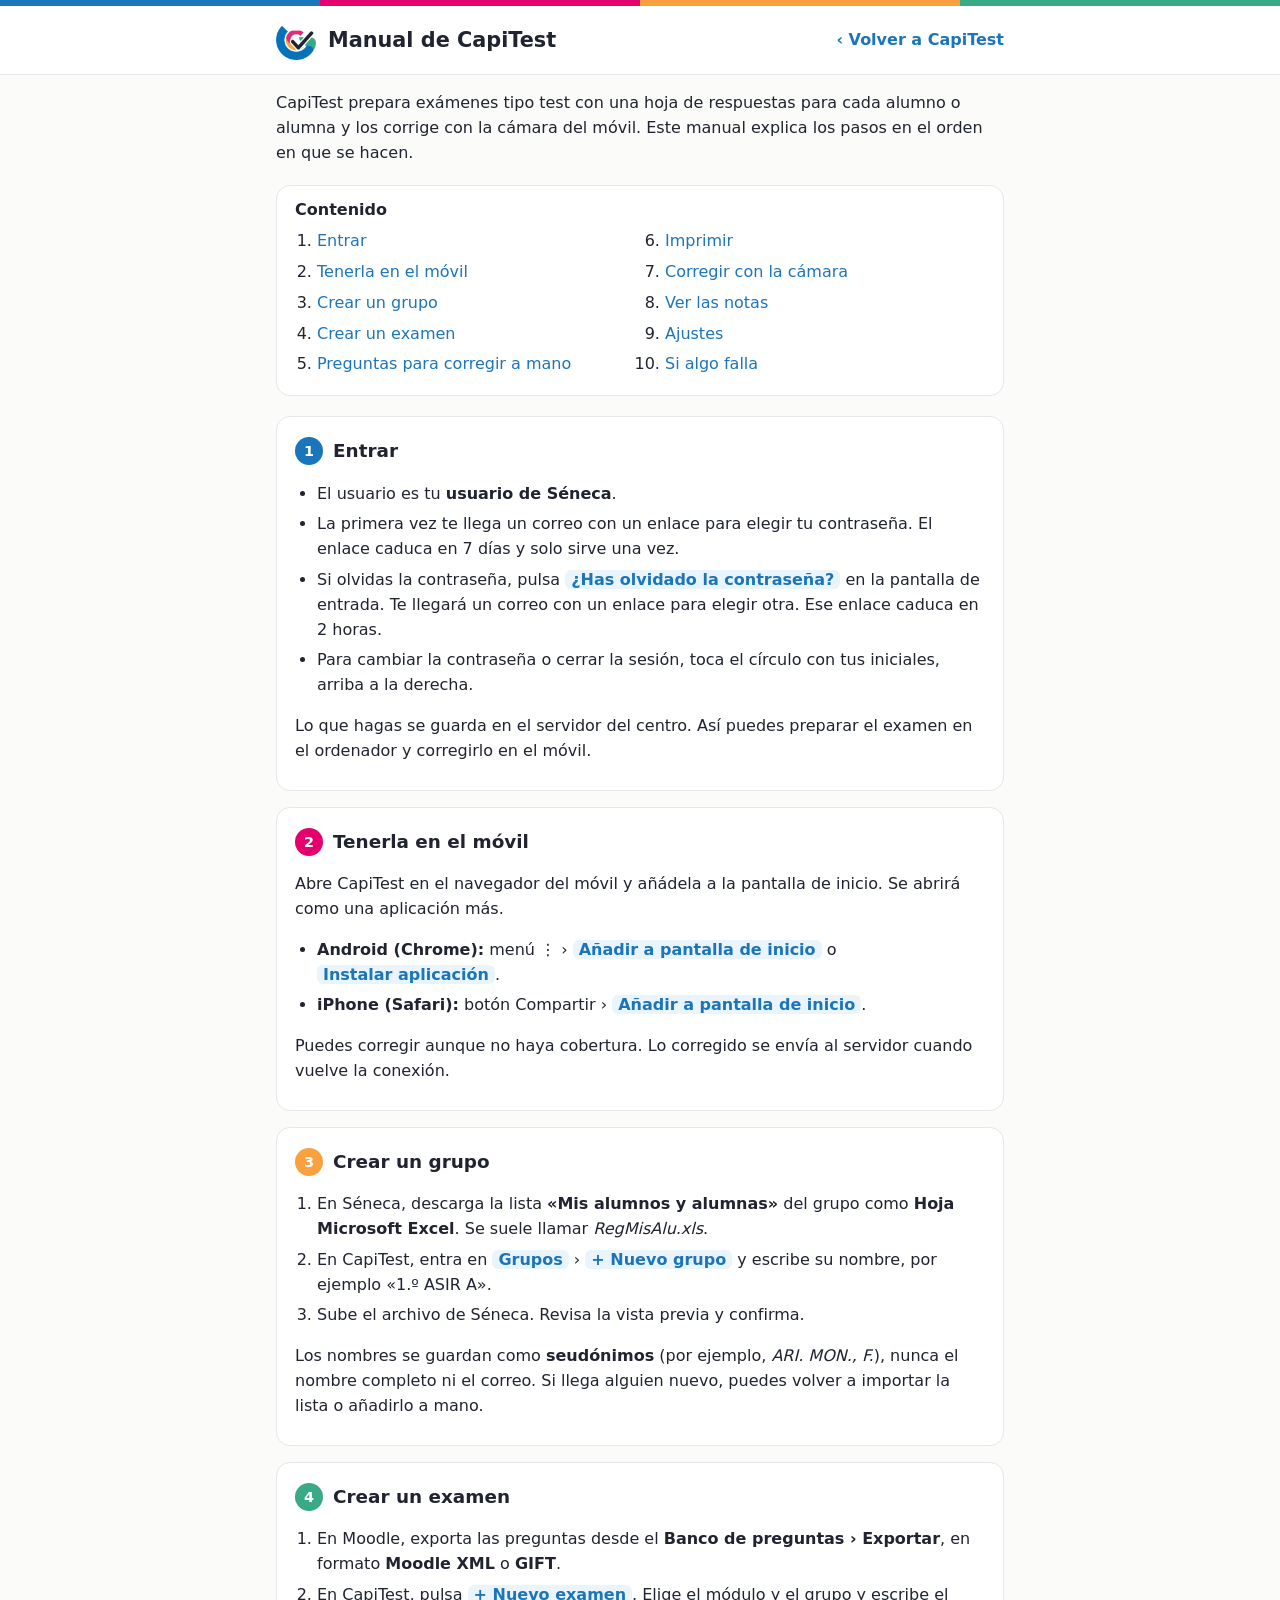
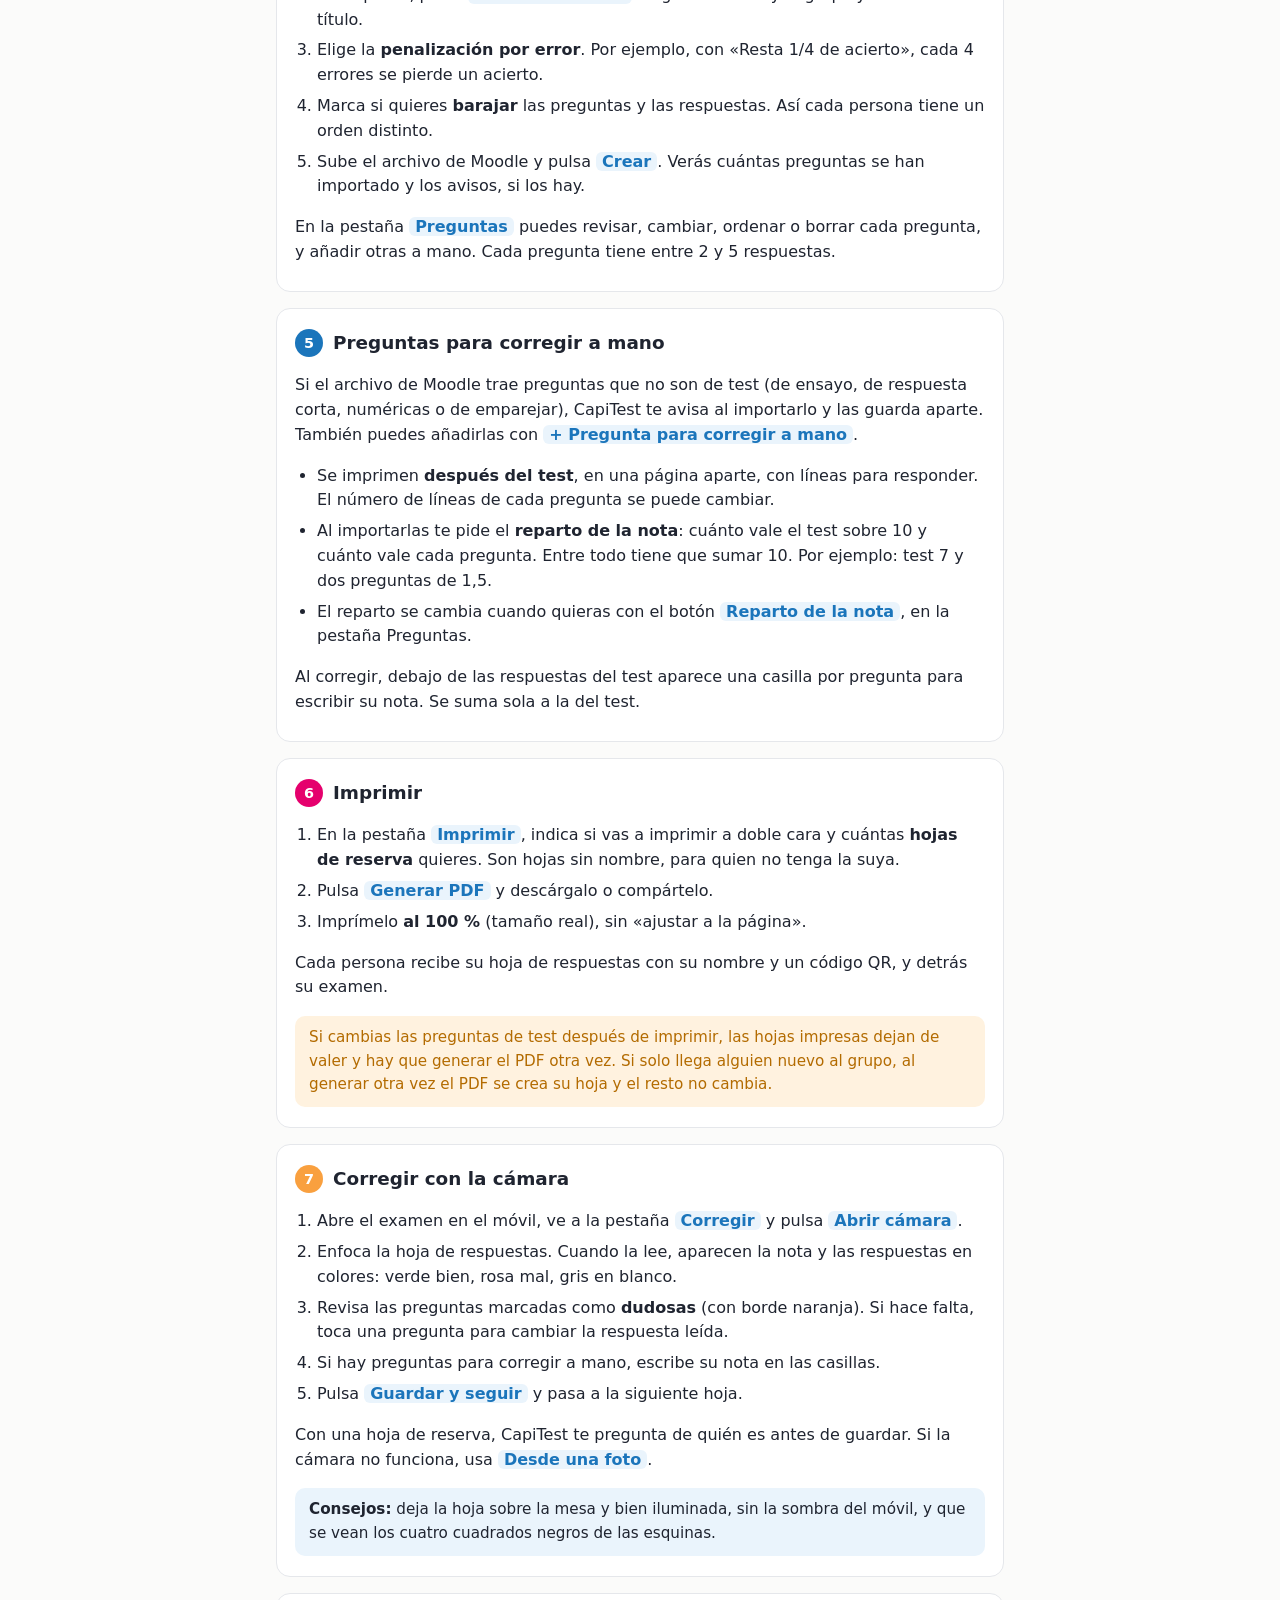
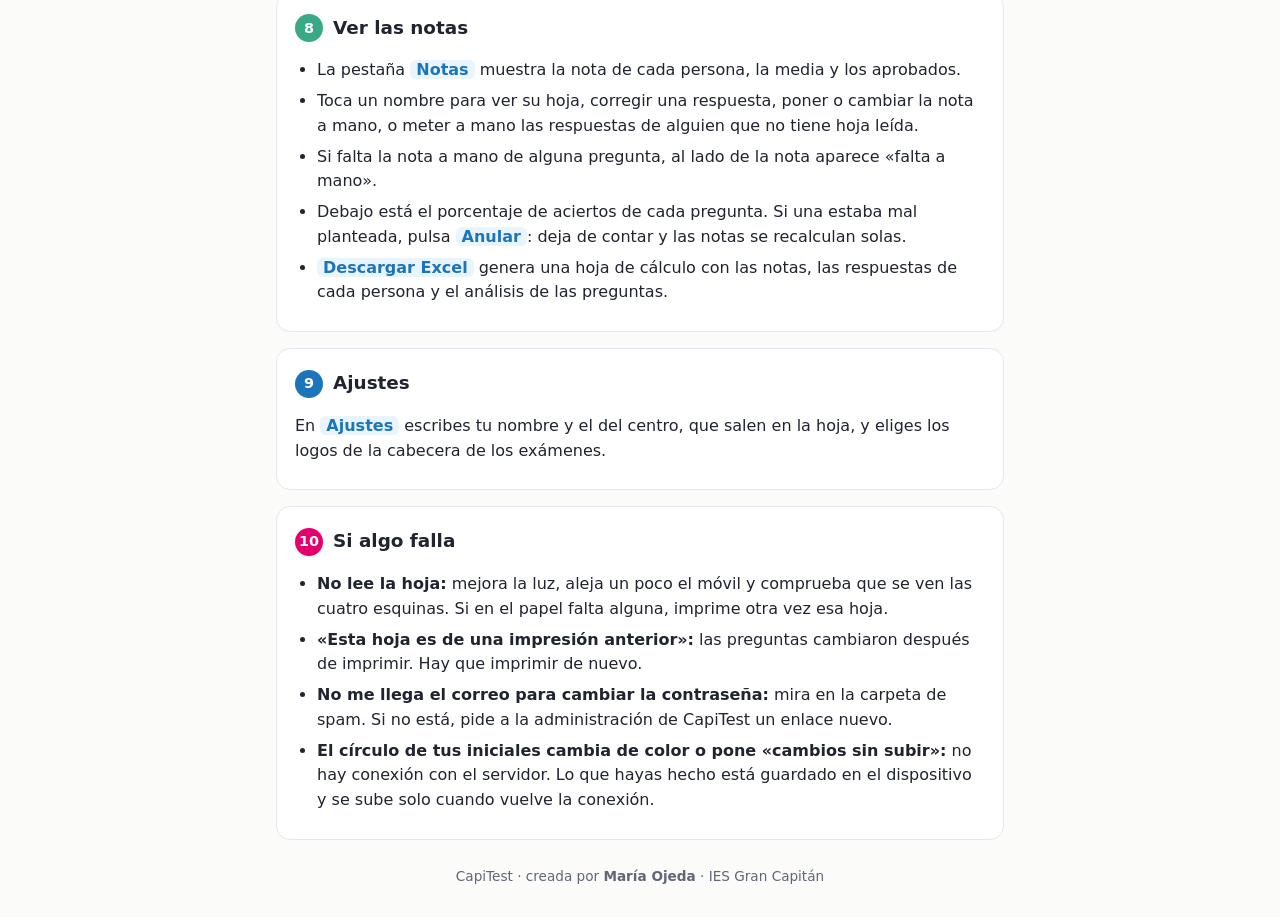
==== manual.html @ 8110246f "Preguntas para corregir a mano, contraseña olvidada por correo y manual de uso - Las preguntas que n" ====
<!doctype html>
<html lang="es">
<head>
<meta charset="utf-8">
<meta name="viewport" content="width=device-width, initial-scale=1, viewport-fit=cover">
<title>Manual de CapiTest</title>
<meta name="theme-color" content="#1b75bb">
<link rel="icon" type="image/png" sizes="32x32" href="icons/favicon-32.png">
<style>
:root {
  --azul: #1b75bb; --magenta: #e5006d; --naranja: #f9a03f; --verde: #3aa985;
  --bg: #fbfbfa; --card: #fff; --ink: #1f2430; --muted: #5f6675; --line: #e5e7eb;
  --soft: #eaf4fc; --warn: #b36b00; --warn-soft: #fff2df;
  color-scheme: light;
}
@media (prefers-color-scheme: dark) {
  :root { --bg: #12161f; --card: #1b2130; --ink: #e8ecf5; --muted: #9aa3b5; --line: #2b3346; --soft: #1d2f45; --azul: #5ea8e6; --warn: #f9a03f; --warn-soft: #3a2c17; color-scheme: dark; }
}
* { box-sizing: border-box; }
body { margin: 0; background: var(--bg); color: var(--ink); font: 16px/1.55 system-ui, -apple-system, "Segoe UI", Roboto, sans-serif; }
.tira { height: 6px; background: linear-gradient(90deg, #1b75bb 0 25%, #e5006d 25% 50%, #f9a03f 50% 75%, #3aa985 75% 100%); }
header { background: var(--card); border-bottom: 1px solid var(--line); }
.in { max-width: 760px; margin: 0 auto; padding: 0 16px; }
header .in { display: flex; align-items: center; gap: 12px; padding-top: 14px; padding-bottom: 14px; }
header img { width: 40px; height: 40px; }
header h1 { margin: 0; font-size: 1.3rem; flex: 1; }
.volver { color: var(--azul); font-weight: 600; text-decoration: none; white-space: nowrap; }
nav.indice { background: var(--card); border: 1px solid var(--line); border-radius: 14px; padding: 12px 18px; margin: 20px 0; }
nav.indice ol { margin: 6px 0 0; padding-left: 22px; columns: 2; column-gap: 28px; }
@media (max-width: 520px) { nav.indice ol { columns: 1; } }
nav.indice a { color: var(--azul); text-decoration: none; }
section { background: var(--card); border: 1px solid var(--line); border-radius: 14px; padding: 4px 18px 10px; margin: 0 0 16px; scroll-margin-top: 12px; }
h2 { font-size: 1.15rem; margin: 16px 0 8px; display: flex; gap: 10px; align-items: center; }
h2 .n { background: var(--azul); color: #fff; border-radius: 50%; width: 28px; height: 28px; display: inline-flex; align-items: center; justify-content: center; font-size: .9rem; flex: none; }
section:nth-of-type(4n+2) h2 .n { background: var(--magenta); }
section:nth-of-type(4n+3) h2 .n { background: var(--naranja); }
section:nth-of-type(4n+4) h2 .n { background: var(--verde); }
ol.pasos, ul { padding-left: 22px; }
li { margin-bottom: 6px; }
b.boton { background: var(--soft); color: var(--azul); border-radius: 6px; padding: 0 6px; white-space: nowrap; }
.nota { background: var(--warn-soft); color: var(--warn); border-radius: 10px; padding: 10px 14px; margin: 10px 0; font-size: .95rem; }
.consejo { background: var(--soft); border-radius: 10px; padding: 10px 14px; margin: 10px 0; font-size: .95rem; }
footer { color: var(--muted); font-size: .85rem; text-align: center; padding: 10px 0 30px; }
</style>
</head>
<body>
<div class="tira"></div>
<header><div class="in">
  <img src="icons/logo-capitest.png" alt="">
  <h1>Manual de CapiTest</h1>
  <a class="volver" href="./">‹ Volver a CapiTest</a>
</div></header>

<main class="in">
  <p>CapiTest prepara exámenes tipo test con una hoja de respuestas para cada alumno o alumna y los corrige con la cámara del móvil. Este manual explica los pasos en el orden en que se hacen.</p>

  <nav class="indice"><b>Contenido</b>
    <ol>
      <li><a href="#entrar">Entrar</a></li>
      <li><a href="#instalar">Tenerla en el móvil</a></li>
      <li><a href="#grupo">Crear un grupo</a></li>
      <li><a href="#examen">Crear un examen</a></li>
      <li><a href="#abiertas">Preguntas para corregir a mano</a></li>
      <li><a href="#imprimir">Imprimir</a></li>
      <li><a href="#corregir">Corregir con la cámara</a></li>
      <li><a href="#notas">Ver las notas</a></li>
      <li><a href="#ajustes">Ajustes</a></li>
      <li><a href="#problemas">Si algo falla</a></li>
    </ol>
  </nav>

  <section id="entrar">
    <h2><span class="n">1</span>Entrar</h2>
    <ul>
      <li>El usuario es tu <b>usuario de Séneca</b>.</li>
      <li>La primera vez te llega un correo con un enlace para elegir tu contraseña. El enlace caduca en 7 días y solo sirve una vez.</li>
      <li>Si olvidas la contraseña, pulsa <b class="boton">¿Has olvidado la contraseña?</b> en la pantalla de entrada. Te llegará un correo con un enlace para elegir otra. Ese enlace caduca en 2 horas.</li>
      <li>Para cambiar la contraseña o cerrar la sesión, toca el círculo con tus iniciales, arriba a la derecha.</li>
    </ul>
    <p>Lo que hagas se guarda en el servidor del centro. Así puedes preparar el examen en el ordenador y corregirlo en el móvil.</p>
  </section>

  <section id="instalar">
    <h2><span class="n">2</span>Tenerla en el móvil</h2>
    <p>Abre CapiTest en el navegador del móvil y añádela a la pantalla de inicio. Se abrirá como una aplicación más.</p>
    <ul>
      <li><b>Android (Chrome):</b> menú ⋮ › <b class="boton">Añadir a pantalla de inicio</b> o <b class="boton">Instalar aplicación</b>.</li>
      <li><b>iPhone (Safari):</b> botón Compartir › <b class="boton">Añadir a pantalla de inicio</b>.</li>
    </ul>
    <p>Puedes corregir aunque no haya cobertura. Lo corregido se envía al servidor cuando vuelve la conexión.</p>
  </section>

  <section id="grupo">
    <h2><span class="n">3</span>Crear un grupo</h2>
    <ol class="pasos">
      <li>En Séneca, descarga la lista <b>«Mis alumnos y alumnas»</b> del grupo como <b>Hoja Microsoft Excel</b>. Se suele llamar <i>RegMisAlu.xls</i>.</li>
      <li>En CapiTest, entra en <b class="boton">Grupos</b> › <b class="boton">+ Nuevo grupo</b> y escribe su nombre, por ejemplo «1.º ASIR A».</li>
      <li>Sube el archivo de Séneca. Revisa la vista previa y confirma.</li>
    </ol>
    <p>Los nombres se guardan como <b>seudónimos</b> (por ejemplo, <i>ARI. MON., F.</i>), nunca el nombre completo ni el correo. Si llega alguien nuevo, puedes volver a importar la lista o añadirlo a mano.</p>
  </section>

  <section id="examen">
    <h2><span class="n">4</span>Crear un examen</h2>
    <ol class="pasos">
      <li>En Moodle, exporta las preguntas desde el <b>Banco de preguntas › Exportar</b>, en formato <b>Moodle XML</b> o <b>GIFT</b>.</li>
      <li>En CapiTest, pulsa <b class="boton">+ Nuevo examen</b>. Elige el módulo y el grupo y escribe el título.</li>
      <li>Elige la <b>penalización por error</b>. Por ejemplo, con «Resta 1/4 de acierto», cada 4 errores se pierde un acierto.</li>
      <li>Marca si quieres <b>barajar</b> las preguntas y las respuestas. Así cada persona tiene un orden distinto.</li>
      <li>Sube el archivo de Moodle y pulsa <b class="boton">Crear</b>. Verás cuántas preguntas se han importado y los avisos, si los hay.</li>
    </ol>
    <p>En la pestaña <b class="boton">Preguntas</b> puedes revisar, cambiar, ordenar o borrar cada pregunta, y añadir otras a mano. Cada pregunta tiene entre 2 y 5 respuestas.</p>
  </section>

  <section id="abiertas">
    <h2><span class="n">5</span>Preguntas para corregir a mano</h2>
    <p>Si el archivo de Moodle trae preguntas que no son de test (de ensayo, de respuesta corta, numéricas o de emparejar), CapiTest te avisa al importarlo y las guarda aparte. También puedes añadirlas con <b class="boton">+ Pregunta para corregir a mano</b>.</p>
    <ul>
      <li>Se imprimen <b>después del test</b>, en una página aparte, con líneas para responder. El número de líneas de cada pregunta se puede cambiar.</li>
      <li>Al importarlas te pide el <b>reparto de la nota</b>: cuánto vale el test sobre 10 y cuánto vale cada pregunta. Entre todo tiene que sumar 10. Por ejemplo: test 7 y dos preguntas de 1,5.</li>
      <li>El reparto se cambia cuando quieras con el botón <b class="boton">Reparto de la nota</b>, en la pestaña Preguntas.</li>
    </ul>
    <p>Al corregir, debajo de las respuestas del test aparece una casilla por pregunta para escribir su nota. Se suma sola a la del test.</p>
  </section>

  <section id="imprimir">
    <h2><span class="n">6</span>Imprimir</h2>
    <ol class="pasos">
      <li>En la pestaña <b class="boton">Imprimir</b>, indica si vas a imprimir a doble cara y cuántas <b>hojas de reserva</b> quieres. Son hojas sin nombre, para quien no tenga la suya.</li>
      <li>Pulsa <b class="boton">Generar PDF</b> y descárgalo o compártelo.</li>
      <li>Imprímelo <b>al 100 %</b> (tamaño real), sin «ajustar a la página».</li>
    </ol>
    <p>Cada persona recibe su hoja de respuestas con su nombre y un código QR, y detrás su examen.</p>
    <div class="nota">Si cambias las preguntas de test después de imprimir, las hojas impresas dejan de valer y hay que generar el PDF otra vez. Si solo llega alguien nuevo al grupo, al generar otra vez el PDF se crea su hoja y el resto no cambia.</div>
  </section>

  <section id="corregir">
    <h2><span class="n">7</span>Corregir con la cámara</h2>
    <ol class="pasos">
      <li>Abre el examen en el móvil, ve a la pestaña <b class="boton">Corregir</b> y pulsa <b class="boton">Abrir cámara</b>.</li>
      <li>Enfoca la hoja de respuestas. Cuando la lee, aparecen la nota y las respuestas en colores: verde bien, rosa mal, gris en blanco.</li>
      <li>Revisa las preguntas marcadas como <b>dudosas</b> (con borde naranja). Si hace falta, toca una pregunta para cambiar la respuesta leída.</li>
      <li>Si hay preguntas para corregir a mano, escribe su nota en las casillas.</li>
      <li>Pulsa <b class="boton">Guardar y seguir</b> y pasa a la siguiente hoja.</li>
    </ol>
    <p>Con una hoja de reserva, CapiTest te pregunta de quién es antes de guardar. Si la cámara no funciona, usa <b class="boton">Desde una foto</b>.</p>
    <div class="consejo"><b>Consejos:</b> deja la hoja sobre la mesa y bien iluminada, sin la sombra del móvil, y que se vean los cuatro cuadrados negros de las esquinas.</div>
  </section>

  <section id="notas">
    <h2><span class="n">8</span>Ver las notas</h2>
    <ul>
      <li>La pestaña <b class="boton">Notas</b> muestra la nota de cada persona, la media y los aprobados.</li>
      <li>Toca un nombre para ver su hoja, corregir una respuesta, poner o cambiar la nota a mano, o meter a mano las respuestas de alguien que no tiene hoja leída.</li>
      <li>Si falta la nota a mano de alguna pregunta, al lado de la nota aparece «falta a mano».</li>
      <li>Debajo está el porcentaje de aciertos de cada pregunta. Si una estaba mal planteada, pulsa <b class="boton">Anular</b>: deja de contar y las notas se recalculan solas.</li>
      <li><b class="boton">Descargar Excel</b> genera una hoja de cálculo con las notas, las respuestas de cada persona y el análisis de las preguntas.</li>
    </ul>
  </section>

  <section id="ajustes">
    <h2><span class="n">9</span>Ajustes</h2>
    <p>En <b class="boton">Ajustes</b> escribes tu nombre y el del centro, que salen en la hoja, y eliges los logos de la cabecera de los exámenes.</p>
  </section>

  <section id="problemas">
    <h2><span class="n">10</span>Si algo falla</h2>
    <ul>
      <li><b>No lee la hoja:</b> mejora la luz, aleja un poco el móvil y comprueba que se ven las cuatro esquinas. Si en el papel falta alguna, imprime otra vez esa hoja.</li>
      <li><b>«Esta hoja es de una impresión anterior»:</b> las preguntas cambiaron después de imprimir. Hay que imprimir de nuevo.</li>
      <li><b>No me llega el correo para cambiar la contraseña:</b> mira en la carpeta de spam. Si no está, pide a la administración de CapiTest un enlace nuevo.</li>
      <li><b>El círculo de tus iniciales cambia de color o pone «cambios sin subir»:</b> no hay conexión con el servidor. Lo que hayas hecho está guardado en el dispositivo y se sube solo cuando vuelve la conexión.</li>
    </ul>
  </section>
</main>
<footer>CapiTest · creada por <b>María Ojeda</b> · IES Gran Capitán</footer>
</body>
</html>
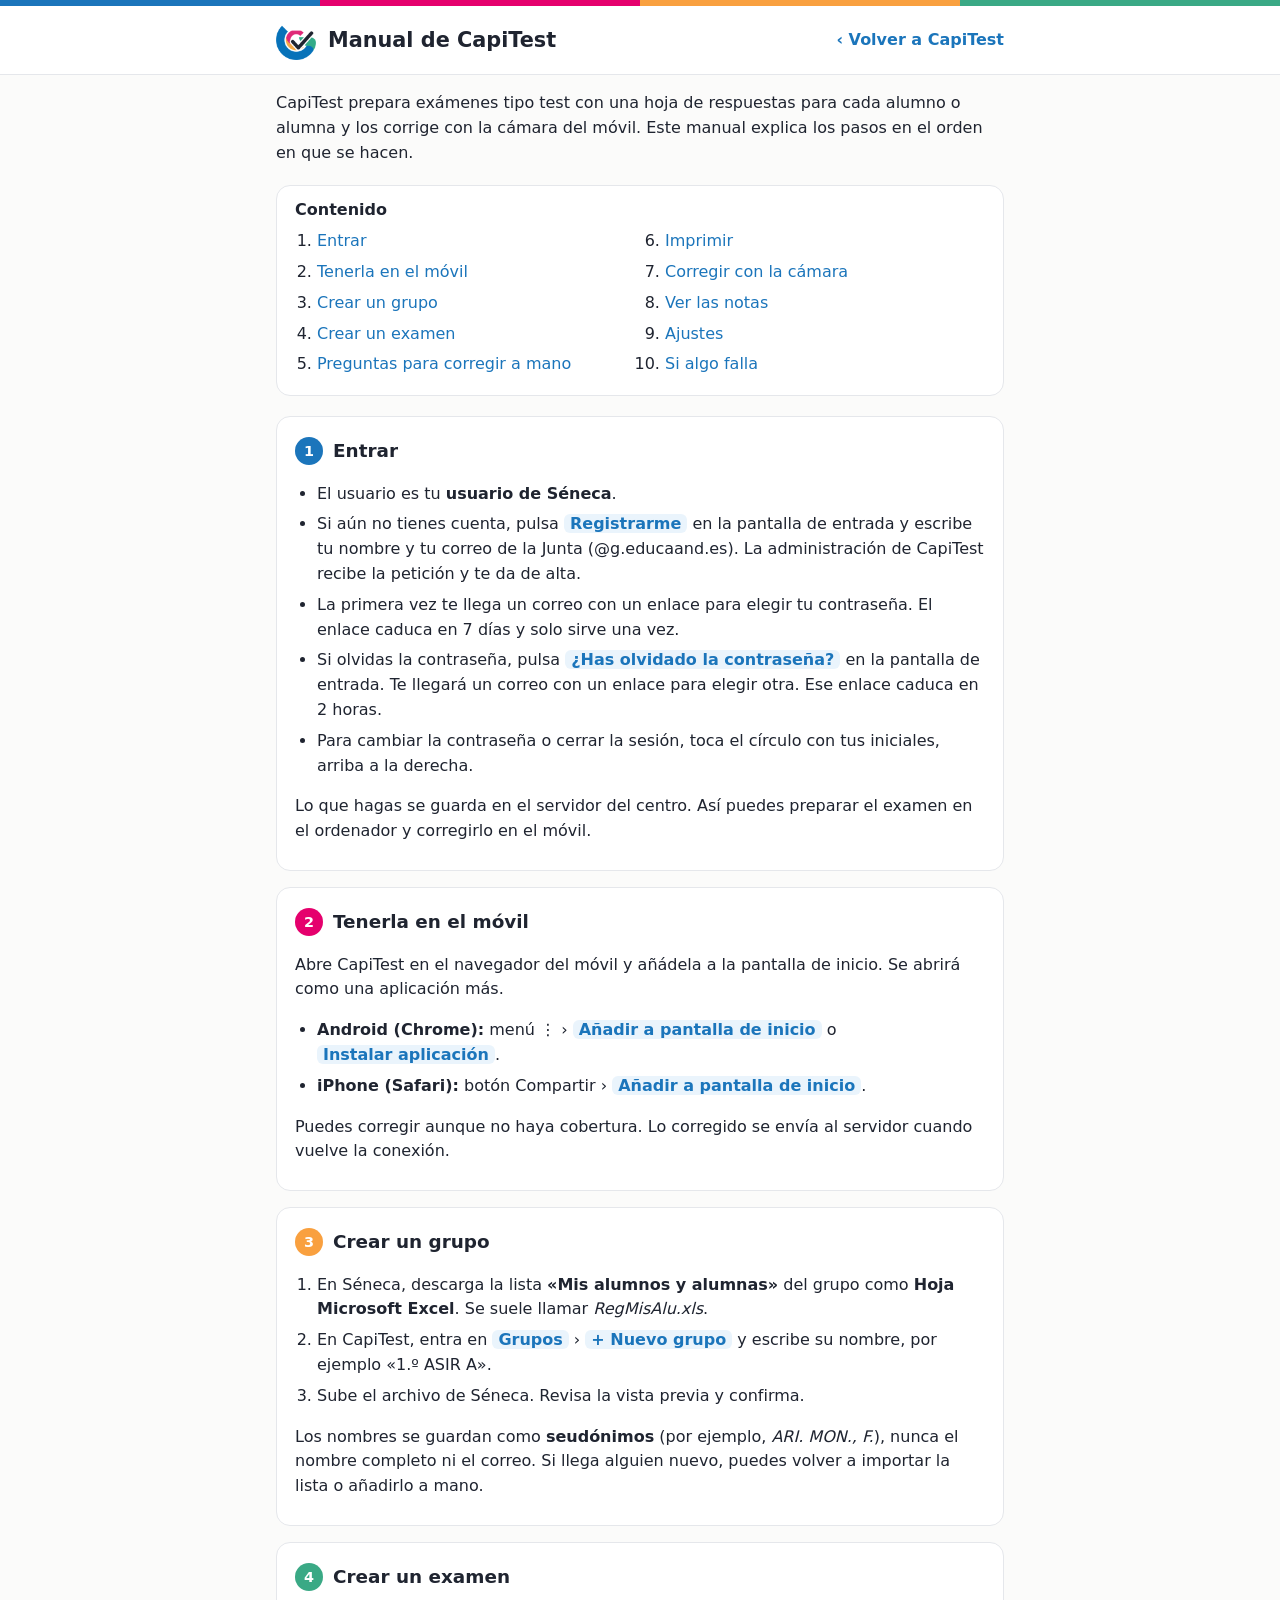
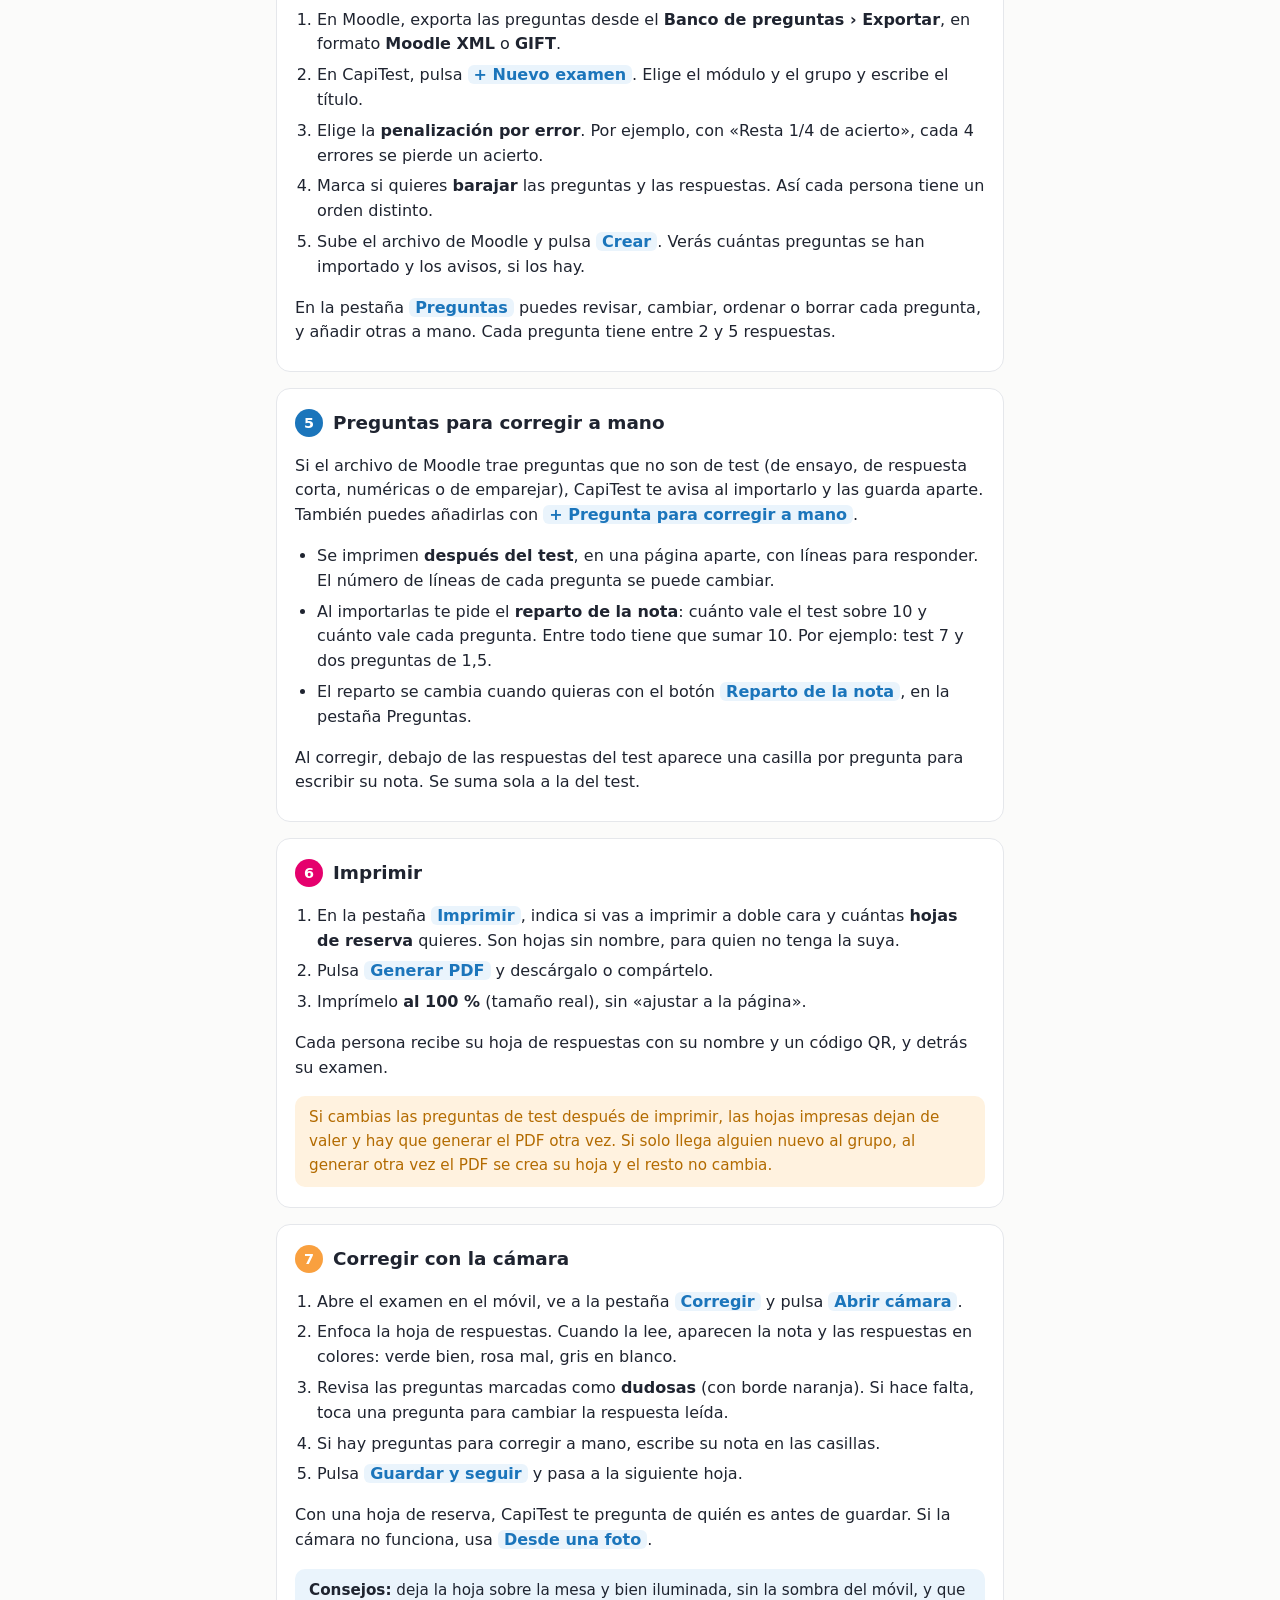
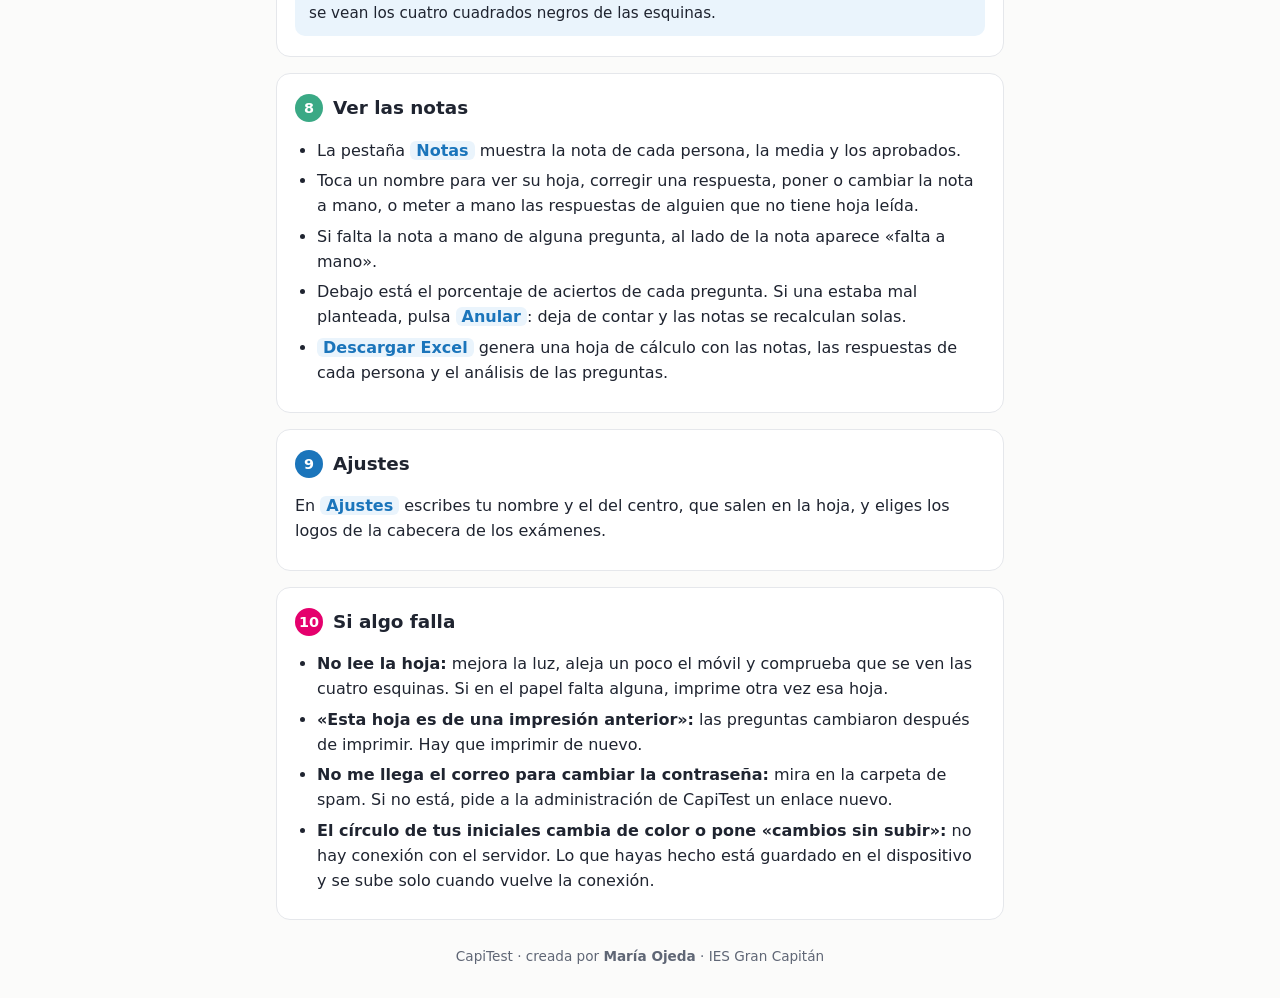
==== commit cb6dfcee: "Registrarme: un profe nuevo pide acceso con su correo @g.educaand.es El aviso llega por correo a la " ====
--- a/manual.html
+++ b/manual.html
@@ -73,6 +73,7 @@
     <h2><span class="n">1</span>Entrar</h2>
     <ul>
       <li>El usuario es tu <b>usuario de Séneca</b>.</li>
+      <li>Si aún no tienes cuenta, pulsa <b class="boton">Registrarme</b> en la pantalla de entrada y escribe tu nombre y tu correo de la Junta (@g.educaand.es). La administración de CapiTest recibe la petición y te da de alta.</li>
       <li>La primera vez te llega un correo con un enlace para elegir tu contraseña. El enlace caduca en 7 días y solo sirve una vez.</li>
       <li>Si olvidas la contraseña, pulsa <b class="boton">¿Has olvidado la contraseña?</b> en la pantalla de entrada. Te llegará un correo con un enlace para elegir otra. Ese enlace caduca en 2 horas.</li>
       <li>Para cambiar la contraseña o cerrar la sesión, toca el círculo con tus iniciales, arriba a la derecha.</li>
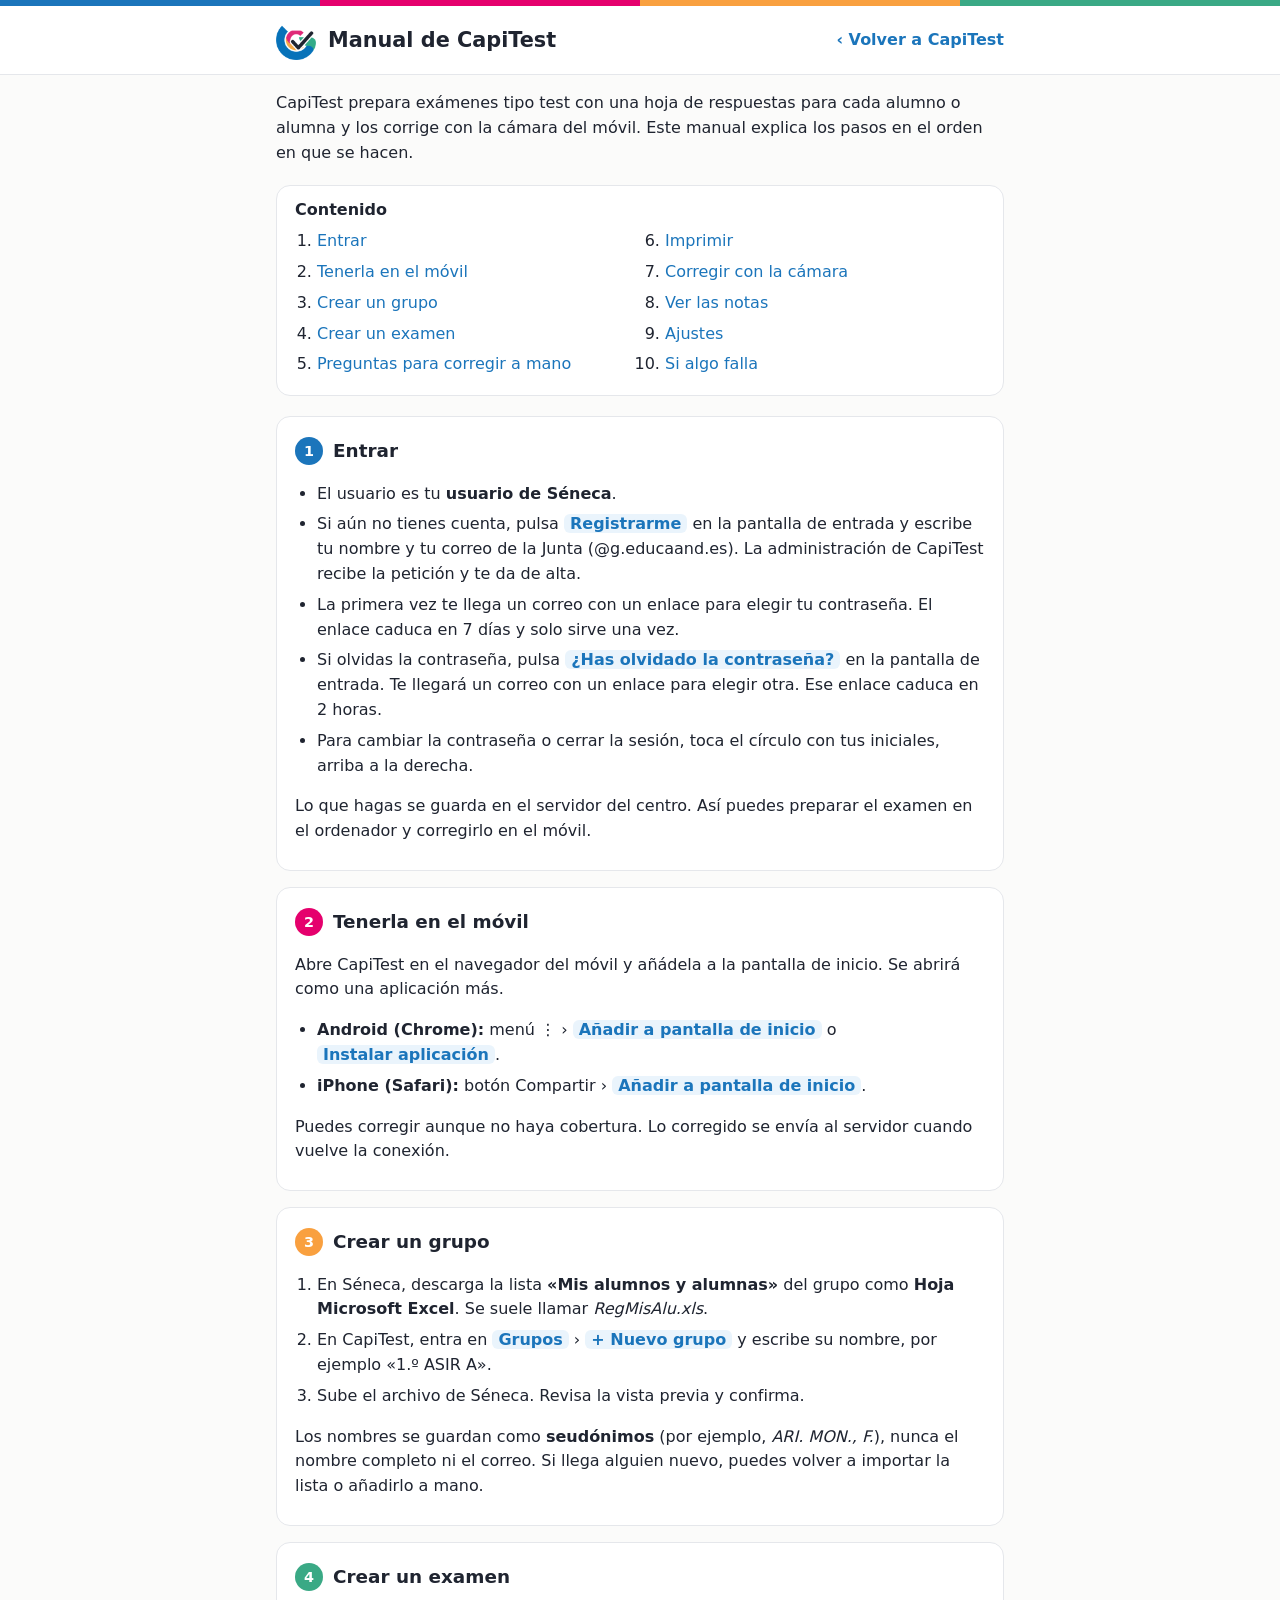
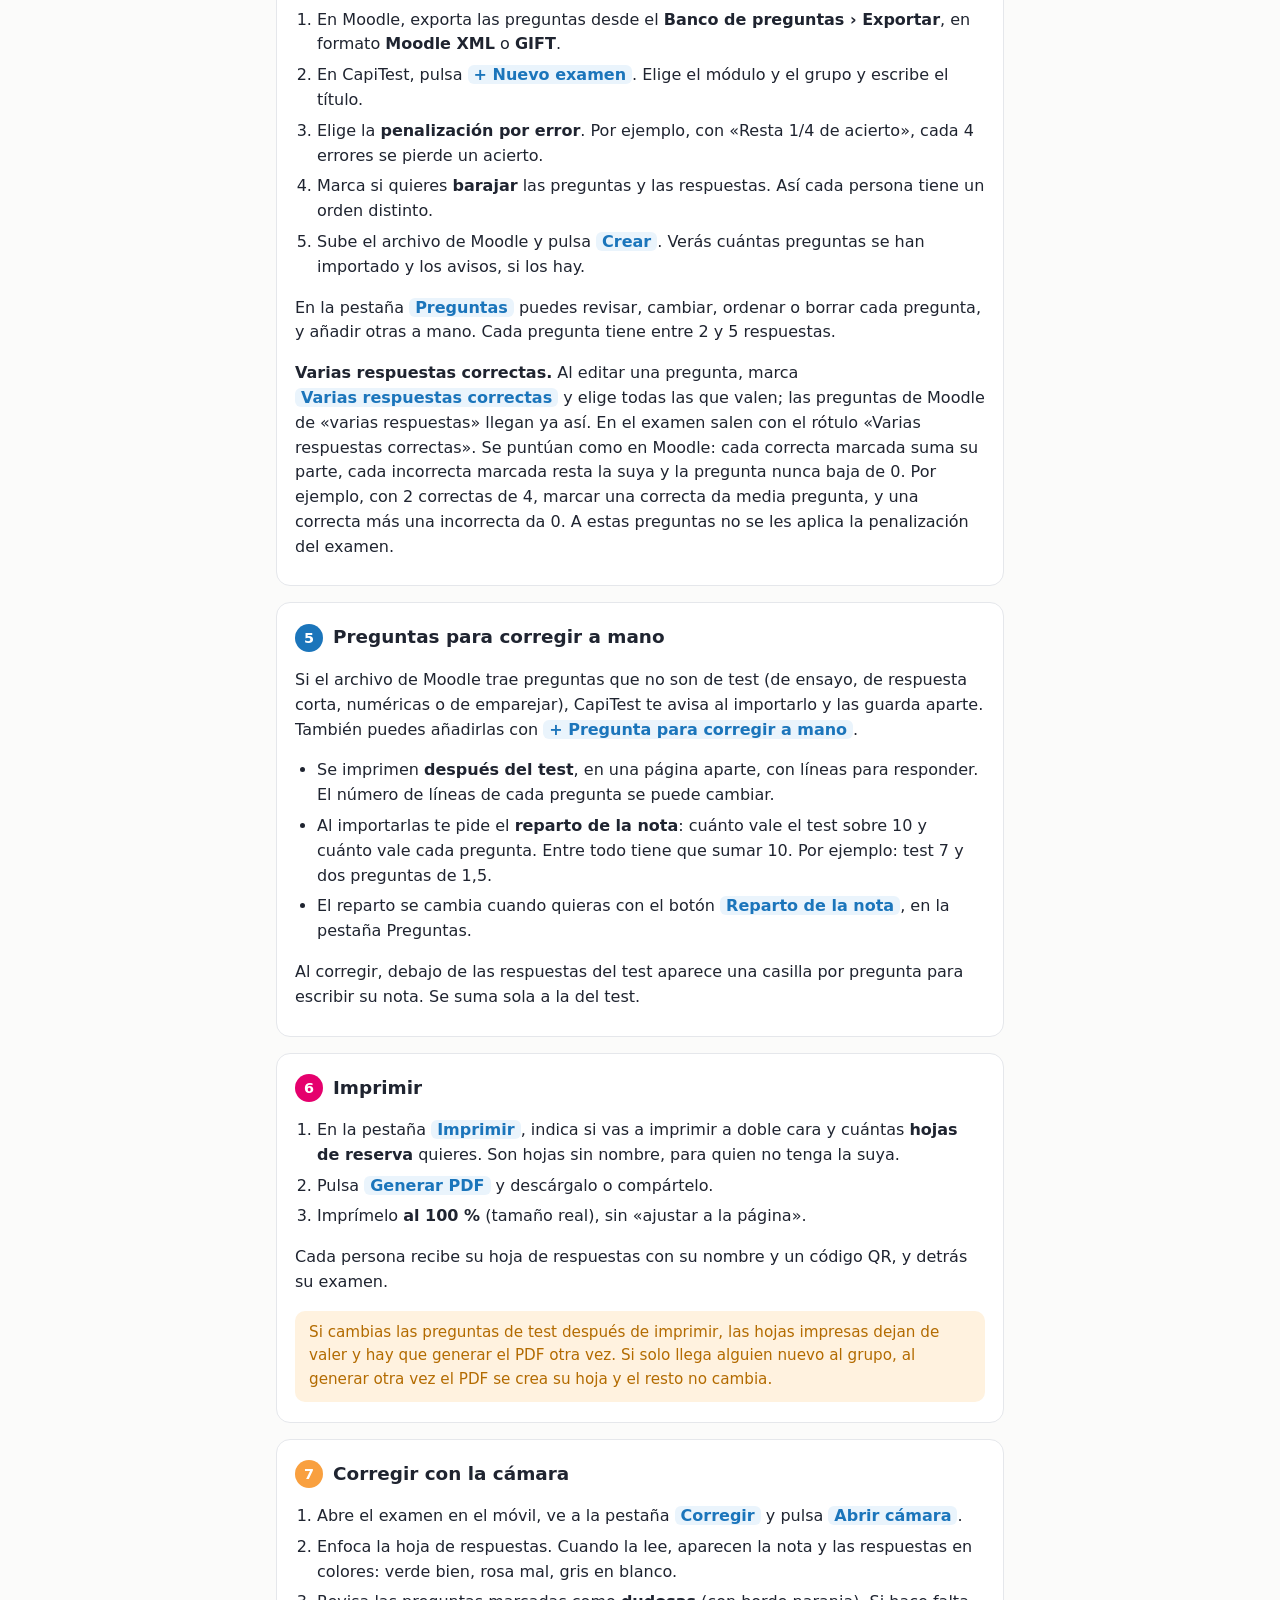
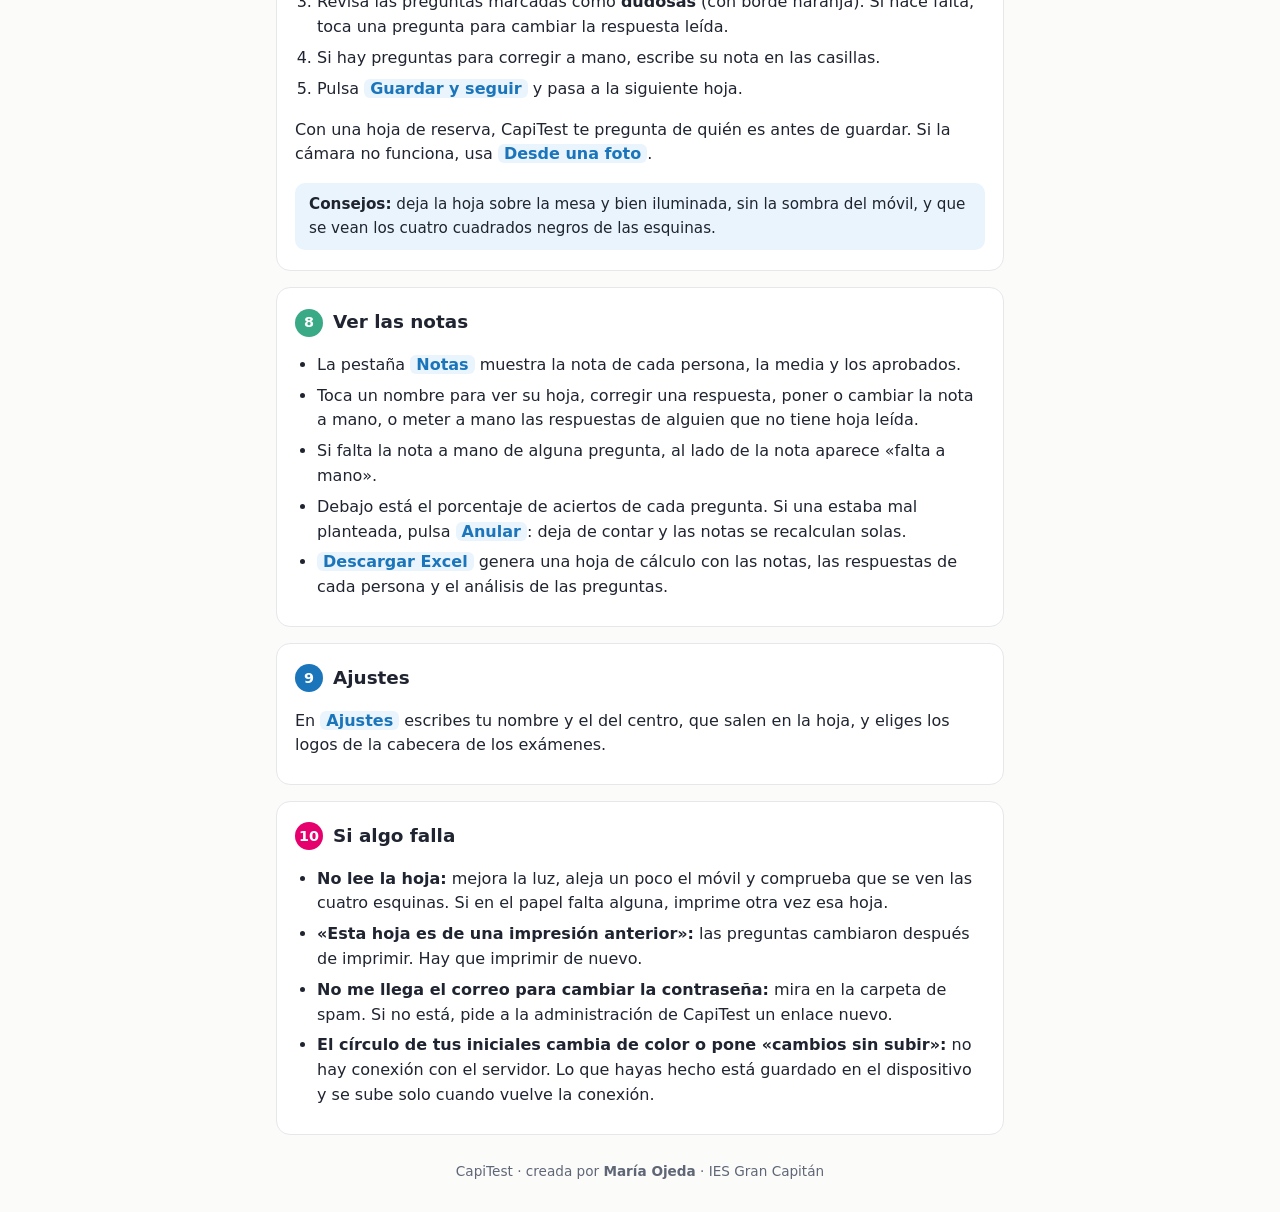
==== commit 95384d4f: "Preguntas con varias respuestas correctas, puntuadas como en Moodle Co-Authored-By: Claude Opus 5.5 " ====
--- a/manual.html
+++ b/manual.html
@@ -111,6 +111,7 @@
       <li>Sube el archivo de Moodle y pulsa <b class="boton">Crear</b>. Verás cuántas preguntas se han importado y los avisos, si los hay.</li>
     </ol>
     <p>En la pestaña <b class="boton">Preguntas</b> puedes revisar, cambiar, ordenar o borrar cada pregunta, y añadir otras a mano. Cada pregunta tiene entre 2 y 5 respuestas.</p>
+    <p><b>Varias respuestas correctas.</b> Al editar una pregunta, marca <b class="boton">Varias respuestas correctas</b> y elige todas las que valen; las preguntas de Moodle de «varias respuestas» llegan ya así. En el examen salen con el rótulo «Varias respuestas correctas». Se puntúan como en Moodle: cada correcta marcada suma su parte, cada incorrecta marcada resta la suya y la pregunta nunca baja de 0. Por ejemplo, con 2 correctas de 4, marcar una correcta da media pregunta, y una correcta más una incorrecta da 0. A estas preguntas no se les aplica la penalización del examen.</p>
   </section>
 
   <section id="abiertas">
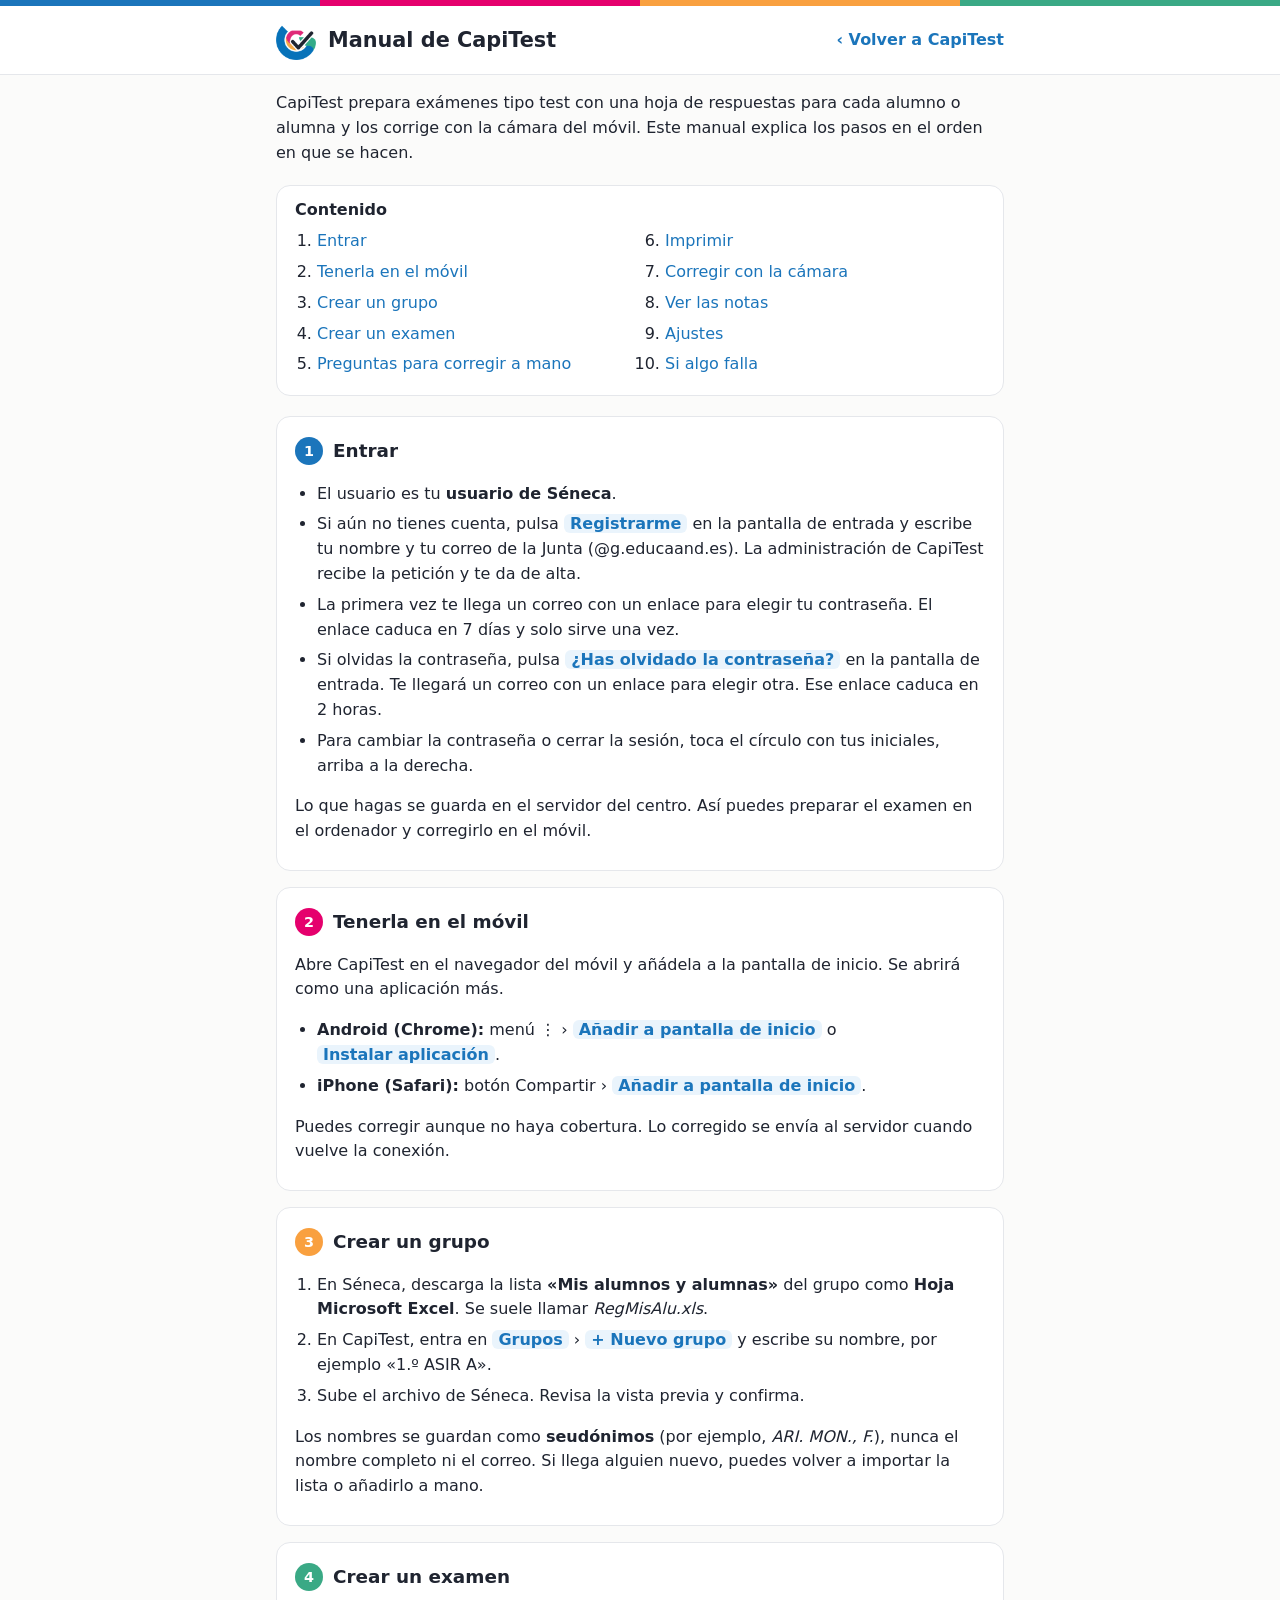
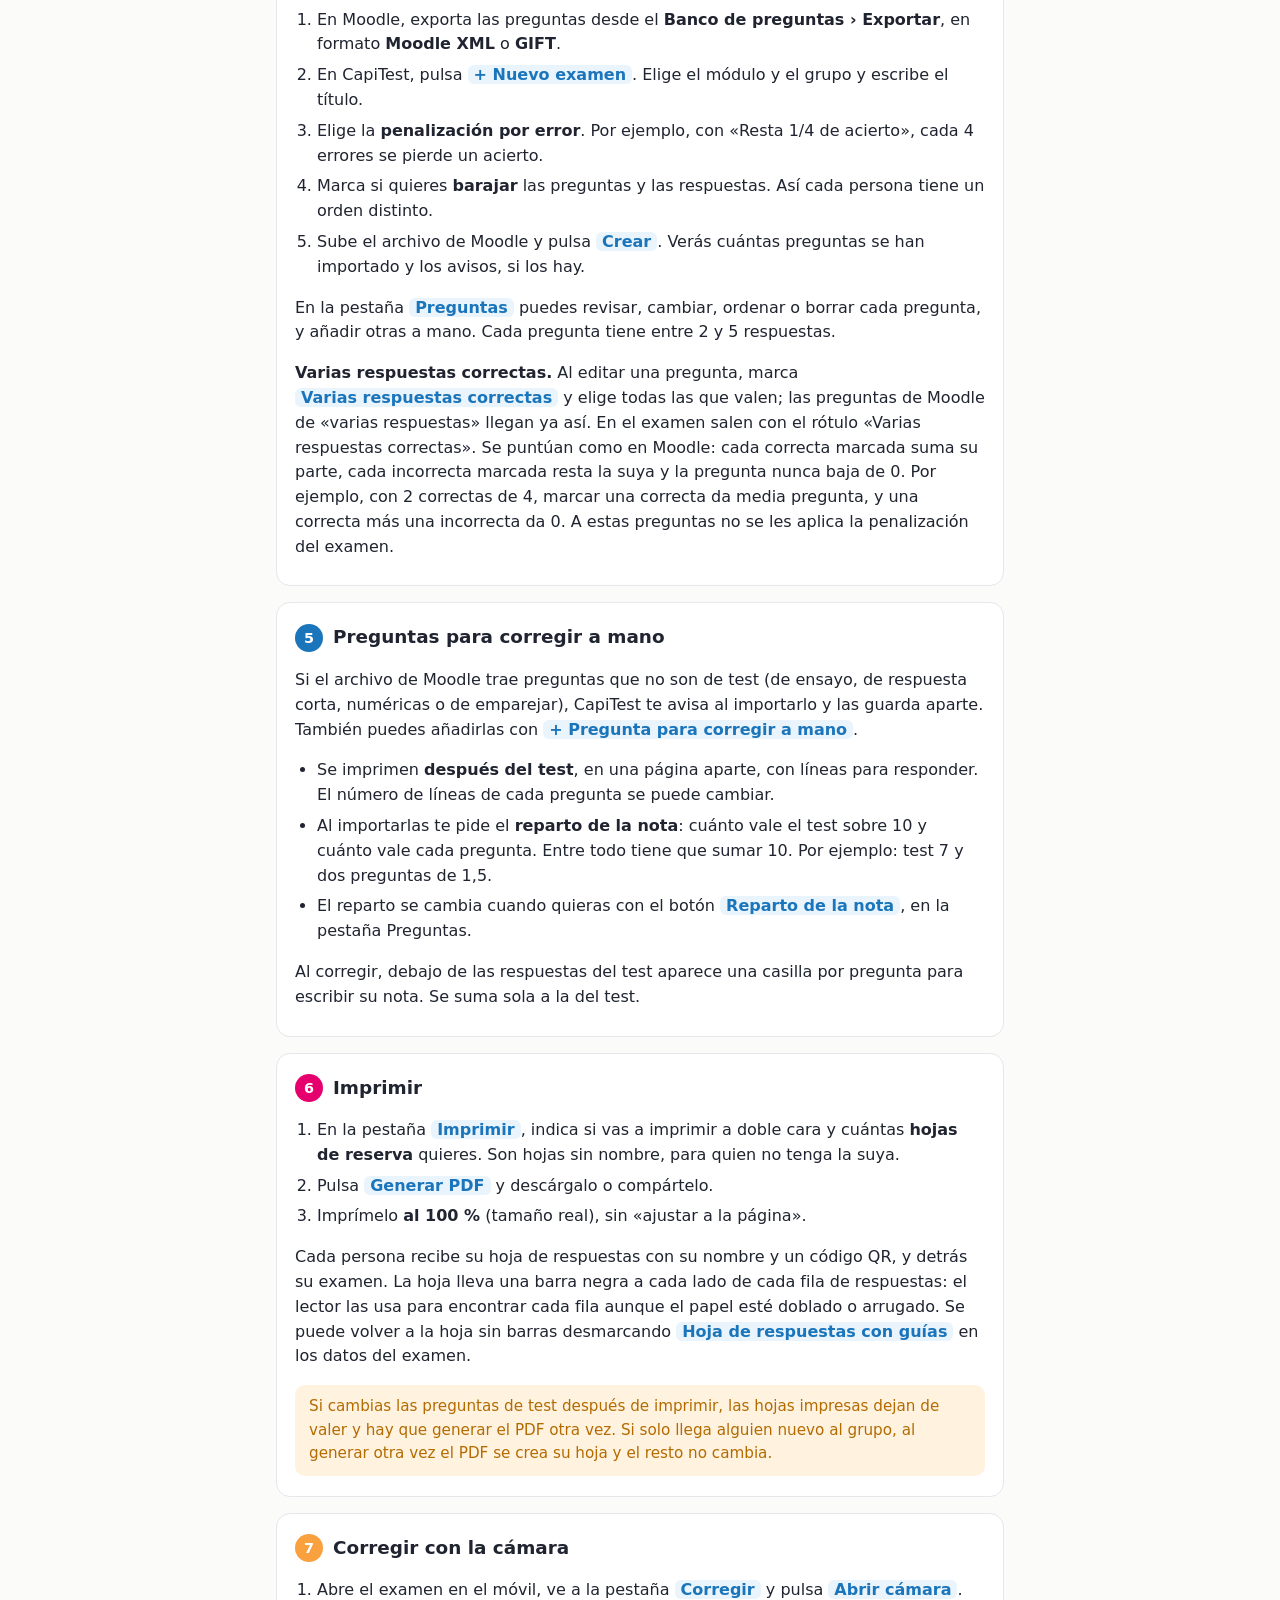
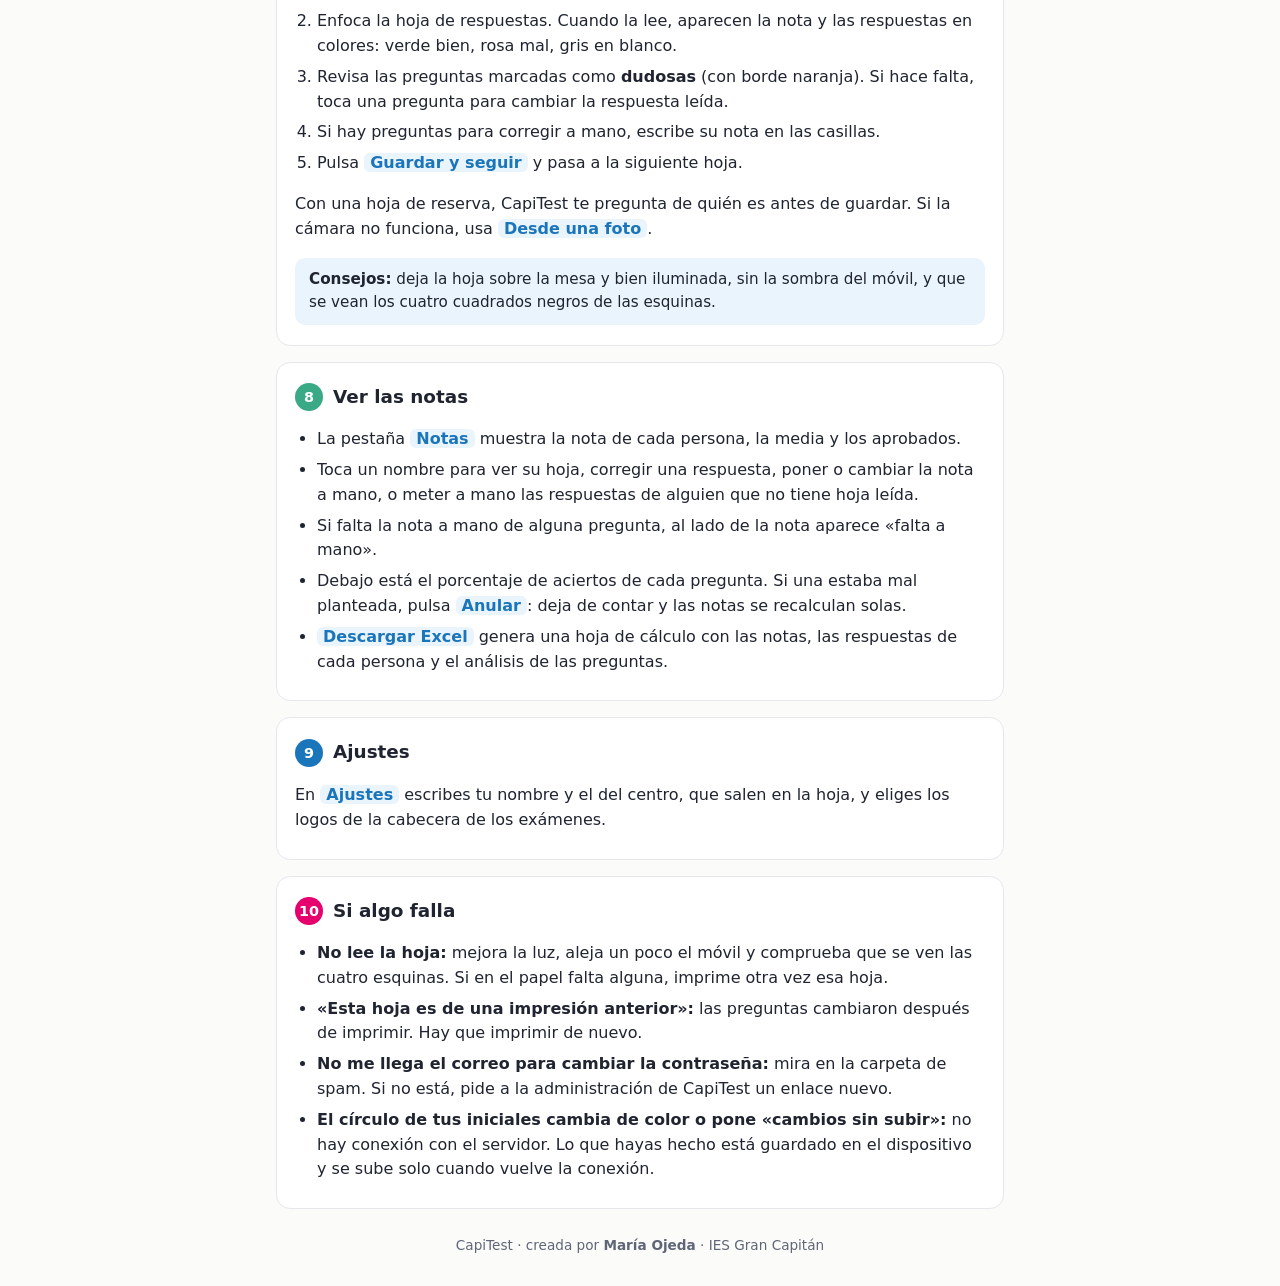
==== commit 06e1ea80: "Hoja de respuestas con guías en cada fila (por defecto en exámenes nuevos), entorno Docker de desarr" ====
--- a/manual.html
+++ b/manual.html
@@ -132,7 +132,7 @@
       <li>Pulsa <b class="boton">Generar PDF</b> y descárgalo o compártelo.</li>
       <li>Imprímelo <b>al 100 %</b> (tamaño real), sin «ajustar a la página».</li>
     </ol>
-    <p>Cada persona recibe su hoja de respuestas con su nombre y un código QR, y detrás su examen.</p>
+    <p>Cada persona recibe su hoja de respuestas con su nombre y un código QR, y detrás su examen. La hoja lleva una barra negra a cada lado de cada fila de respuestas: el lector las usa para encontrar cada fila aunque el papel esté doblado o arrugado. Se puede volver a la hoja sin barras desmarcando <b class="boton">Hoja de respuestas con guías</b> en los datos del examen.</p>
     <div class="nota">Si cambias las preguntas de test después de imprimir, las hojas impresas dejan de valer y hay que generar el PDF otra vez. Si solo llega alguien nuevo al grupo, al generar otra vez el PDF se crea su hoja y el resto no cambia.</div>
   </section>
 
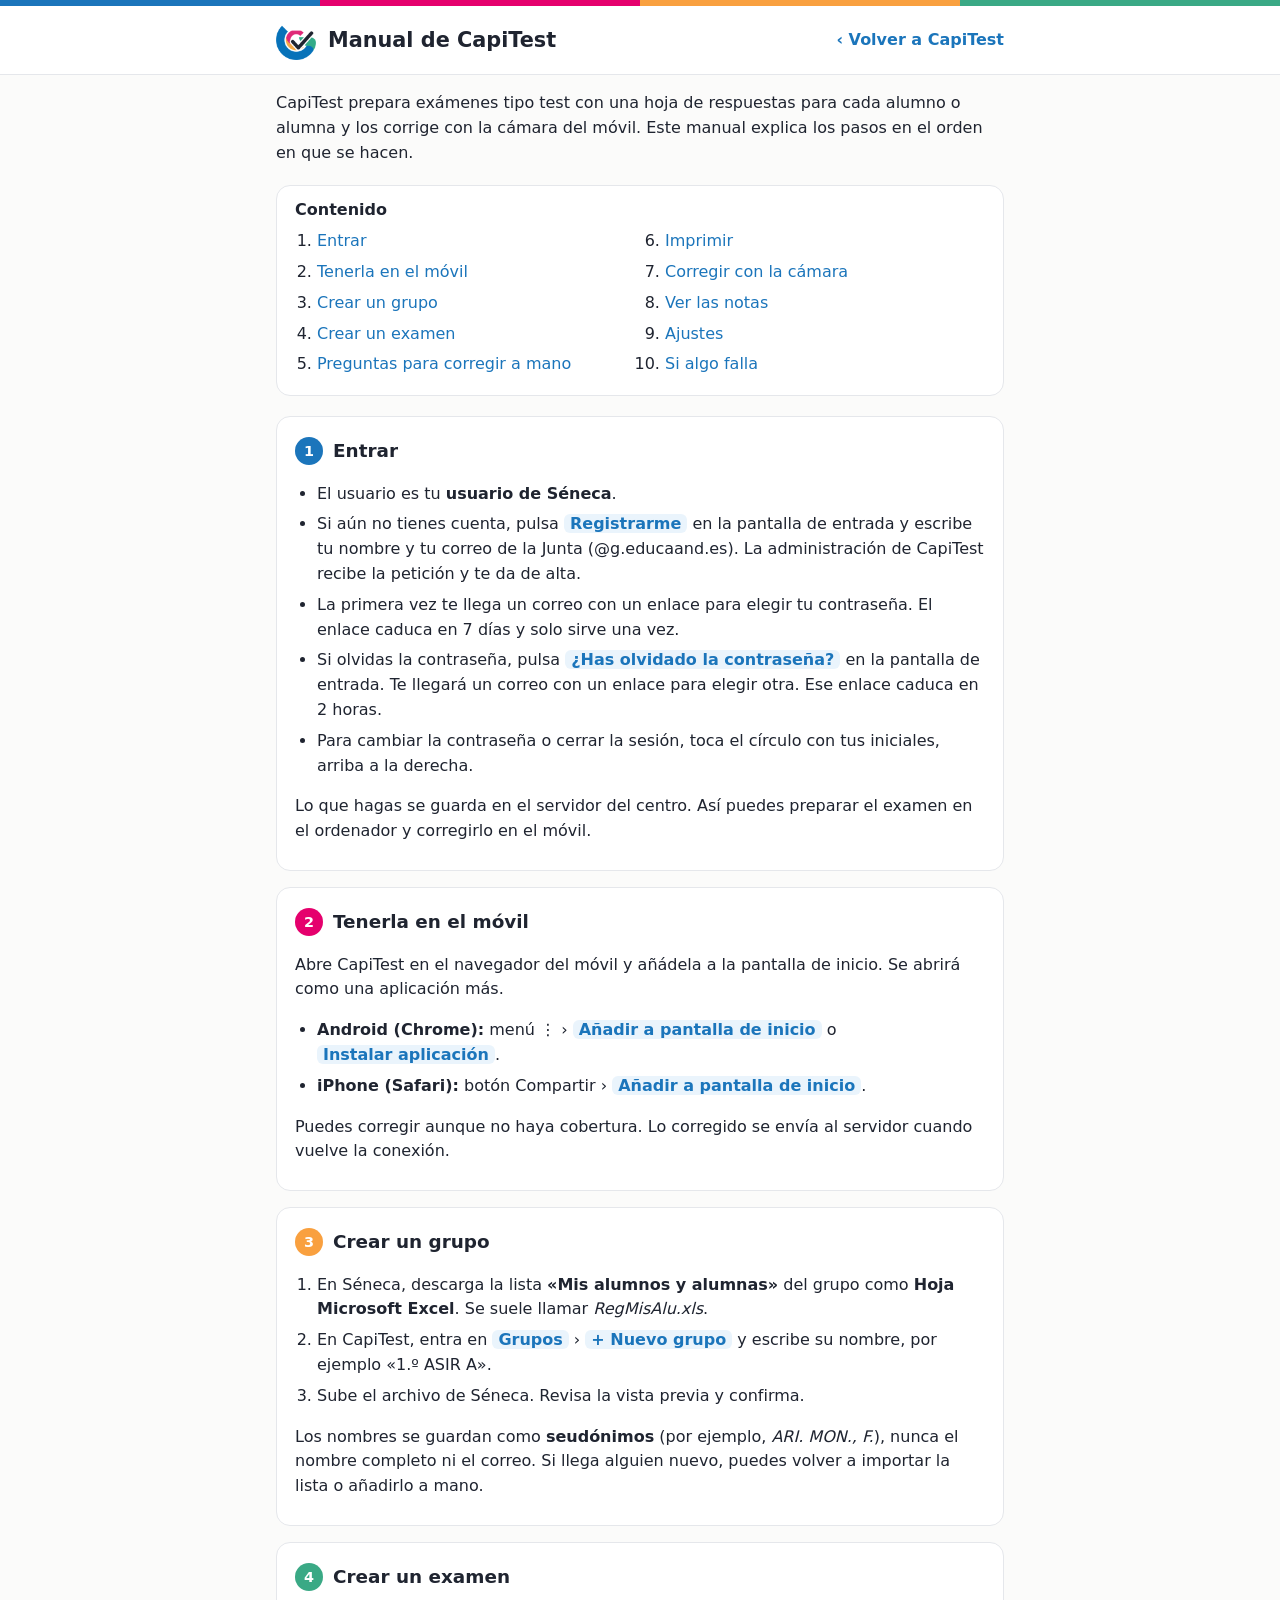
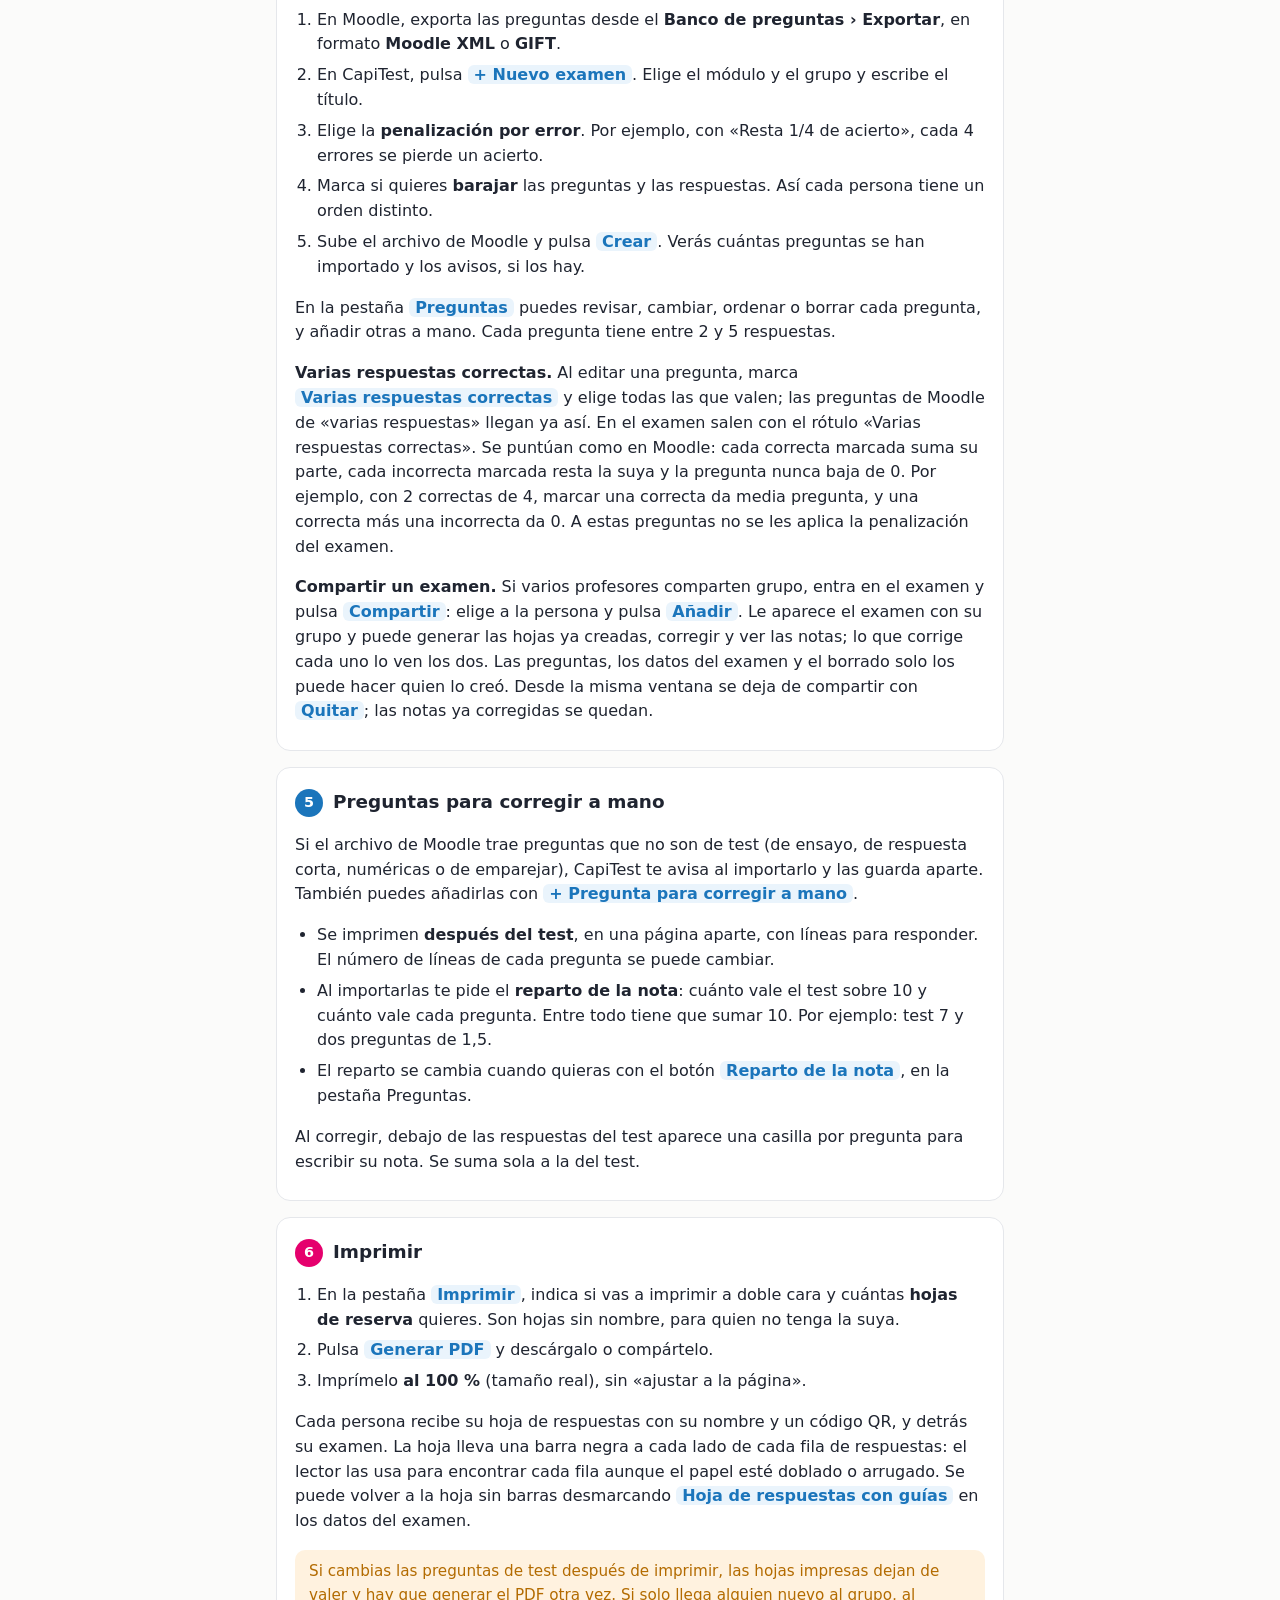
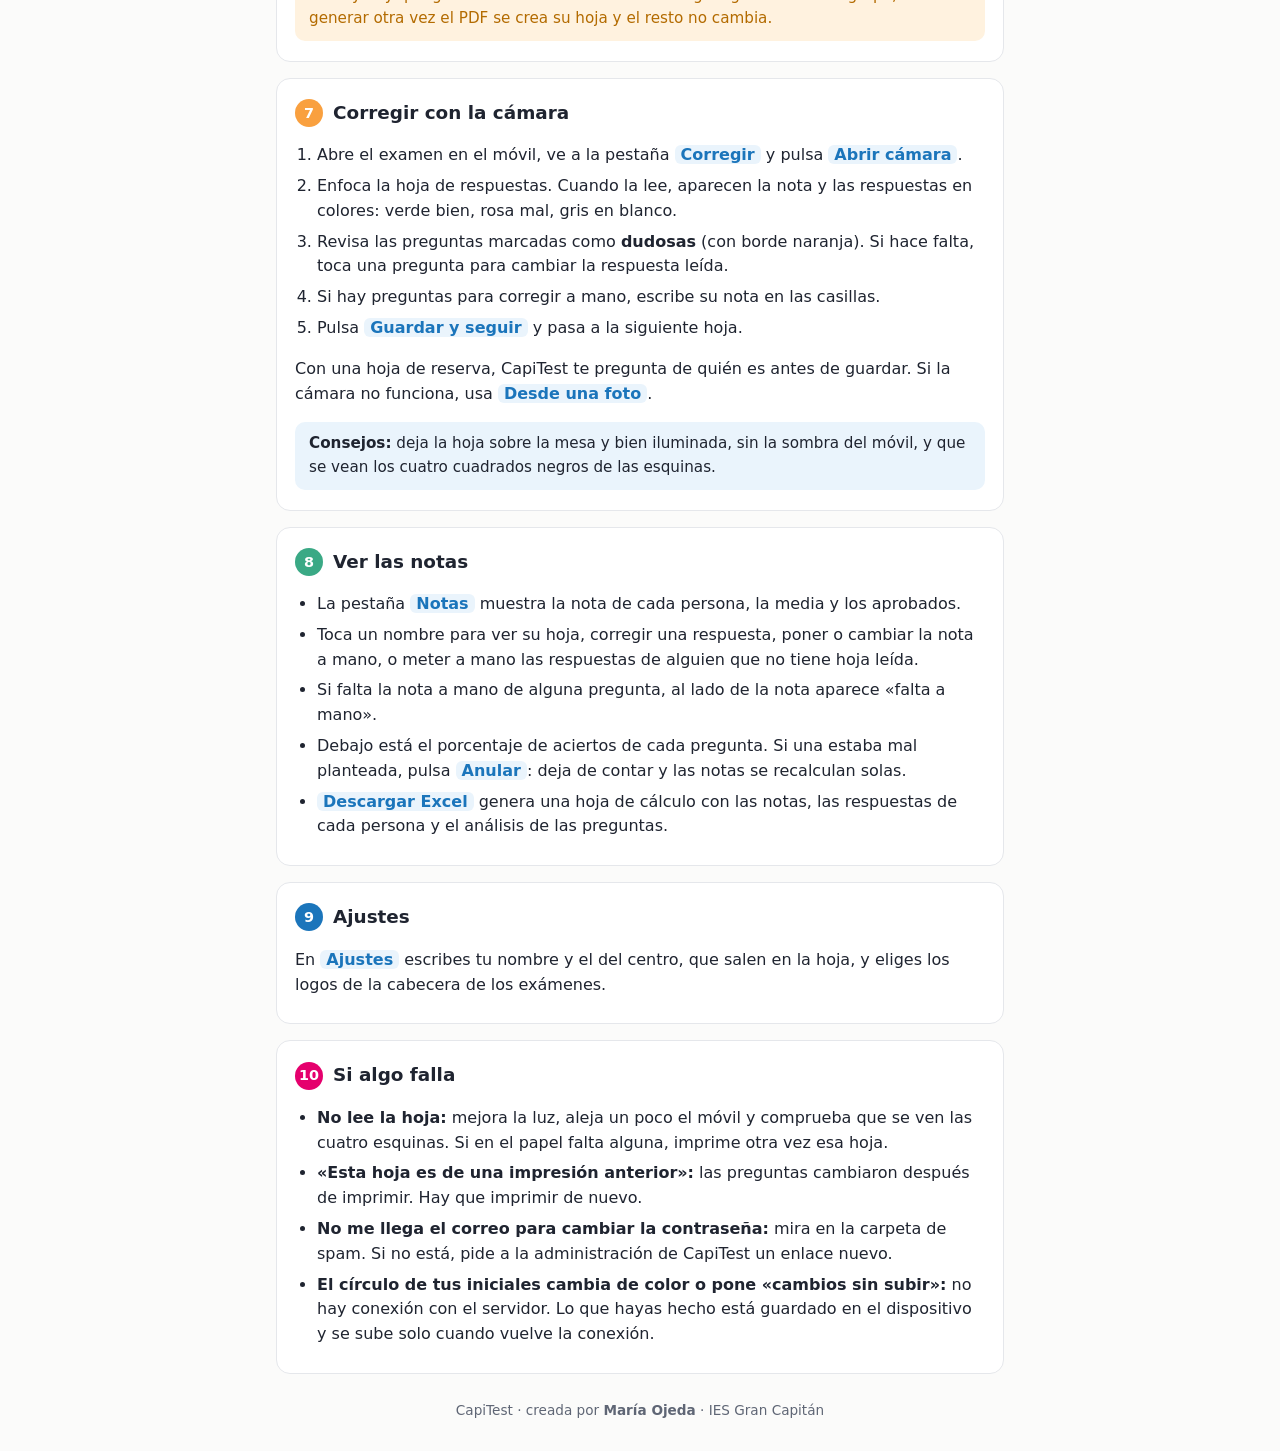
==== commit ec8a2040: "Compartir un examen con otras cuentas: ven lo mismo, corrigen y ven las notas; solo la propietaria c" ====
--- a/manual.html
+++ b/manual.html
@@ -112,6 +112,7 @@
     </ol>
     <p>En la pestaña <b class="boton">Preguntas</b> puedes revisar, cambiar, ordenar o borrar cada pregunta, y añadir otras a mano. Cada pregunta tiene entre 2 y 5 respuestas.</p>
     <p><b>Varias respuestas correctas.</b> Al editar una pregunta, marca <b class="boton">Varias respuestas correctas</b> y elige todas las que valen; las preguntas de Moodle de «varias respuestas» llegan ya así. En el examen salen con el rótulo «Varias respuestas correctas». Se puntúan como en Moodle: cada correcta marcada suma su parte, cada incorrecta marcada resta la suya y la pregunta nunca baja de 0. Por ejemplo, con 2 correctas de 4, marcar una correcta da media pregunta, y una correcta más una incorrecta da 0. A estas preguntas no se les aplica la penalización del examen.</p>
+    <p><b>Compartir un examen.</b> Si varios profesores comparten grupo, entra en el examen y pulsa <b class="boton">Compartir</b>: elige a la persona y pulsa <b class="boton">Añadir</b>. Le aparece el examen con su grupo y puede generar las hojas ya creadas, corregir y ver las notas; lo que corrige cada uno lo ven los dos. Las preguntas, los datos del examen y el borrado solo los puede hacer quien lo creó. Desde la misma ventana se deja de compartir con <b class="boton">Quitar</b>; las notas ya corregidas se quedan.</p>
   </section>
 
   <section id="abiertas">
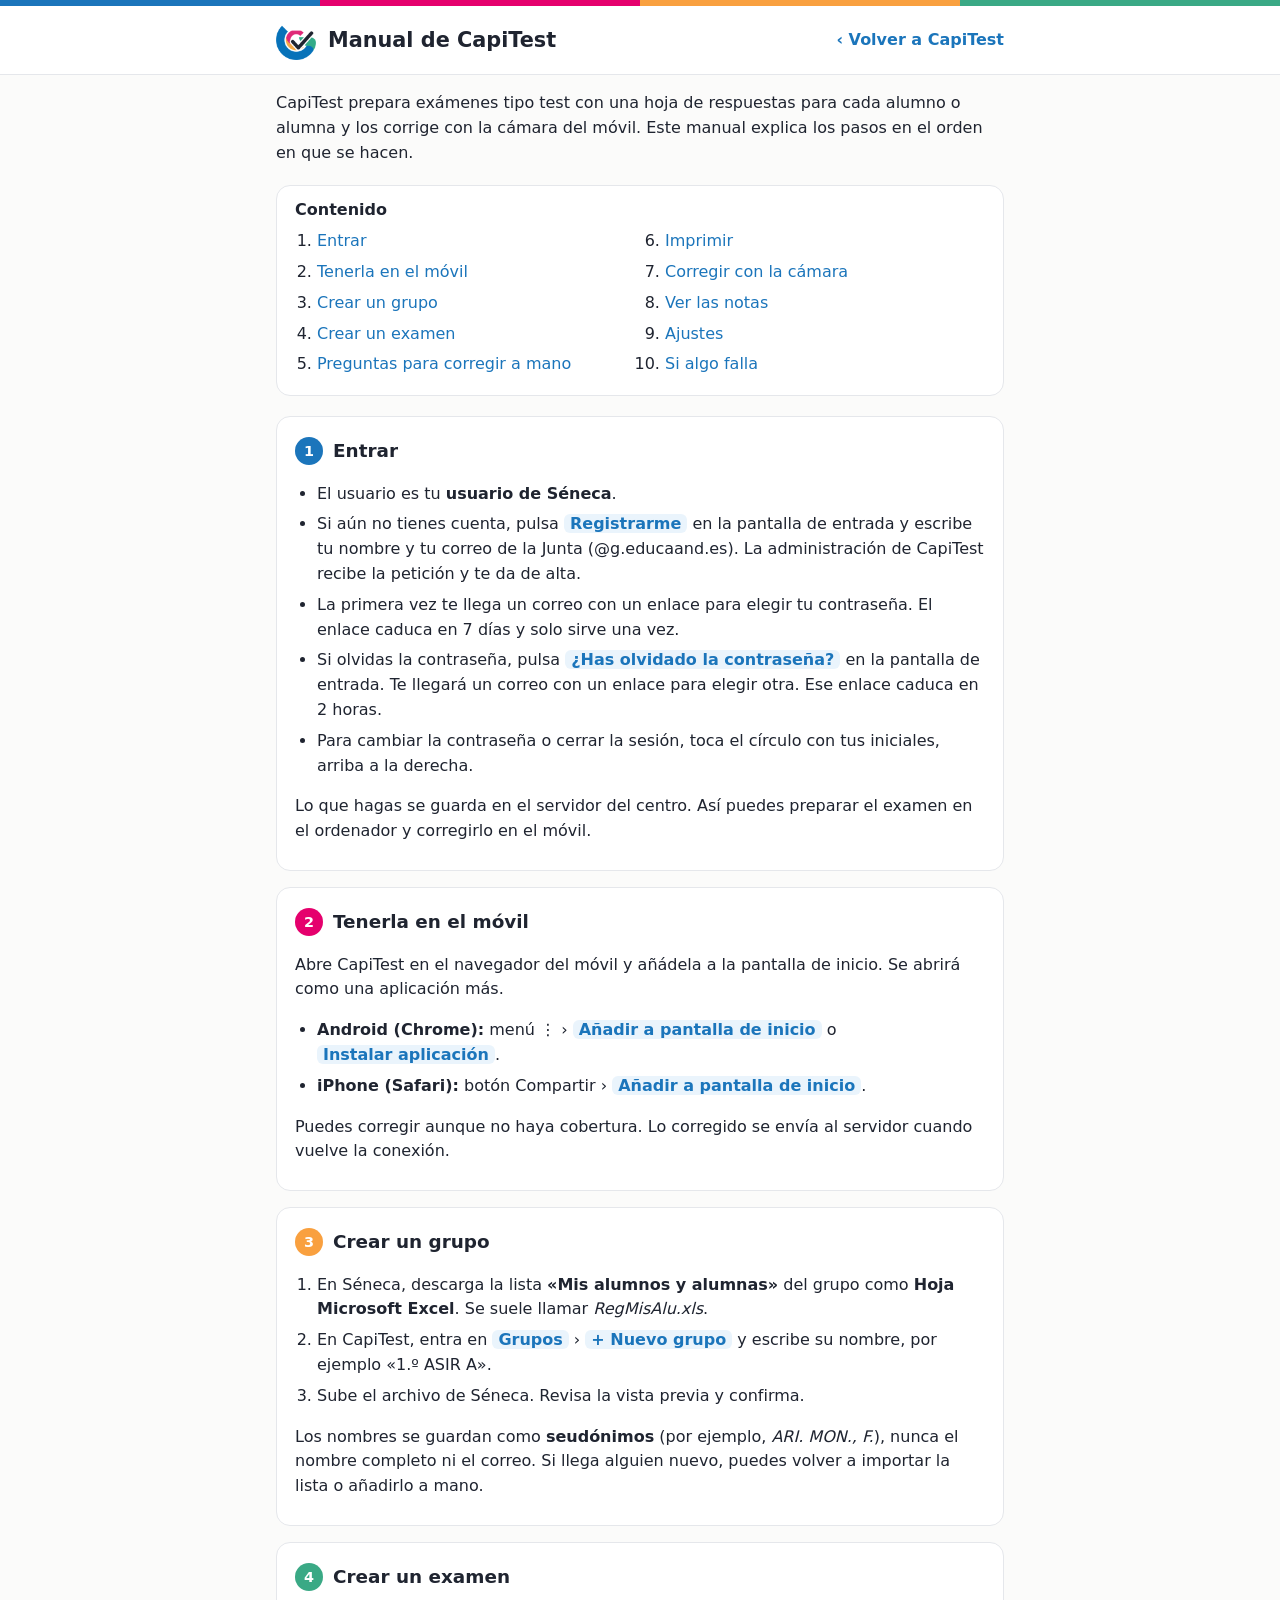
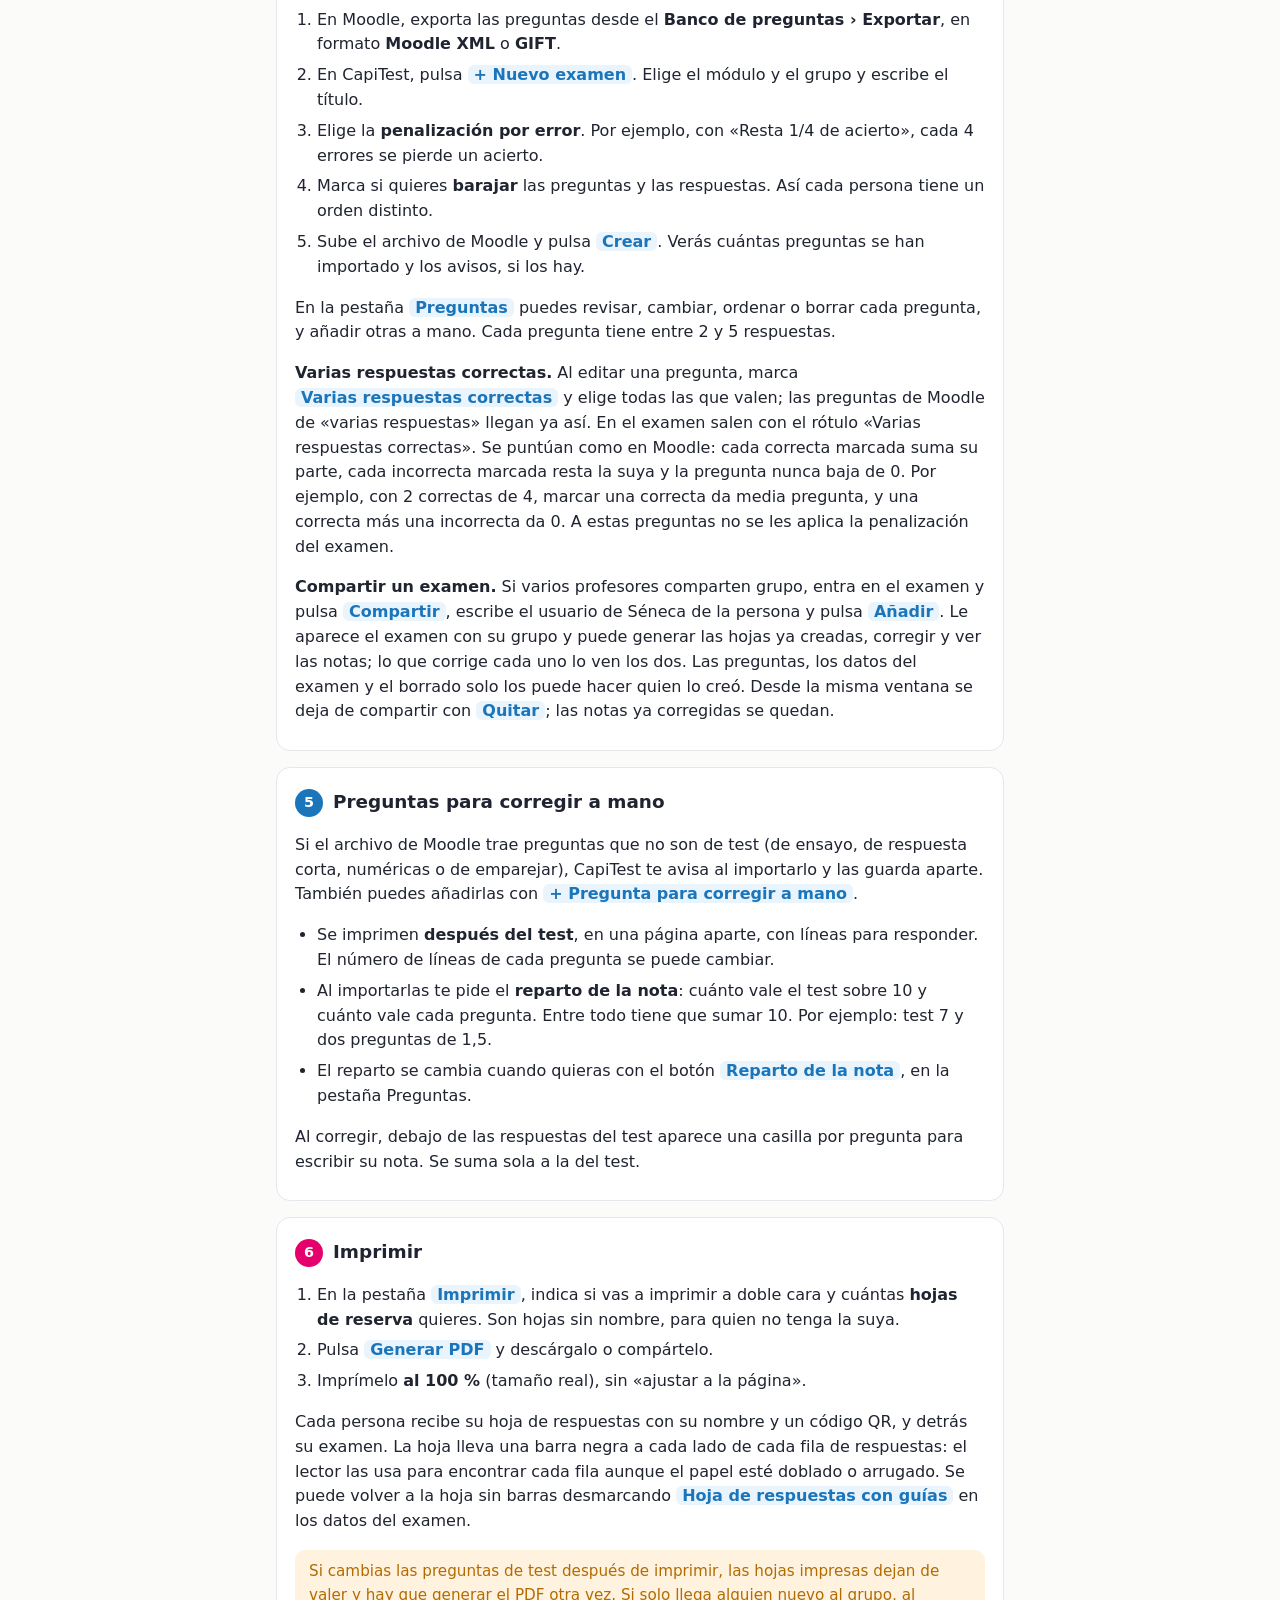
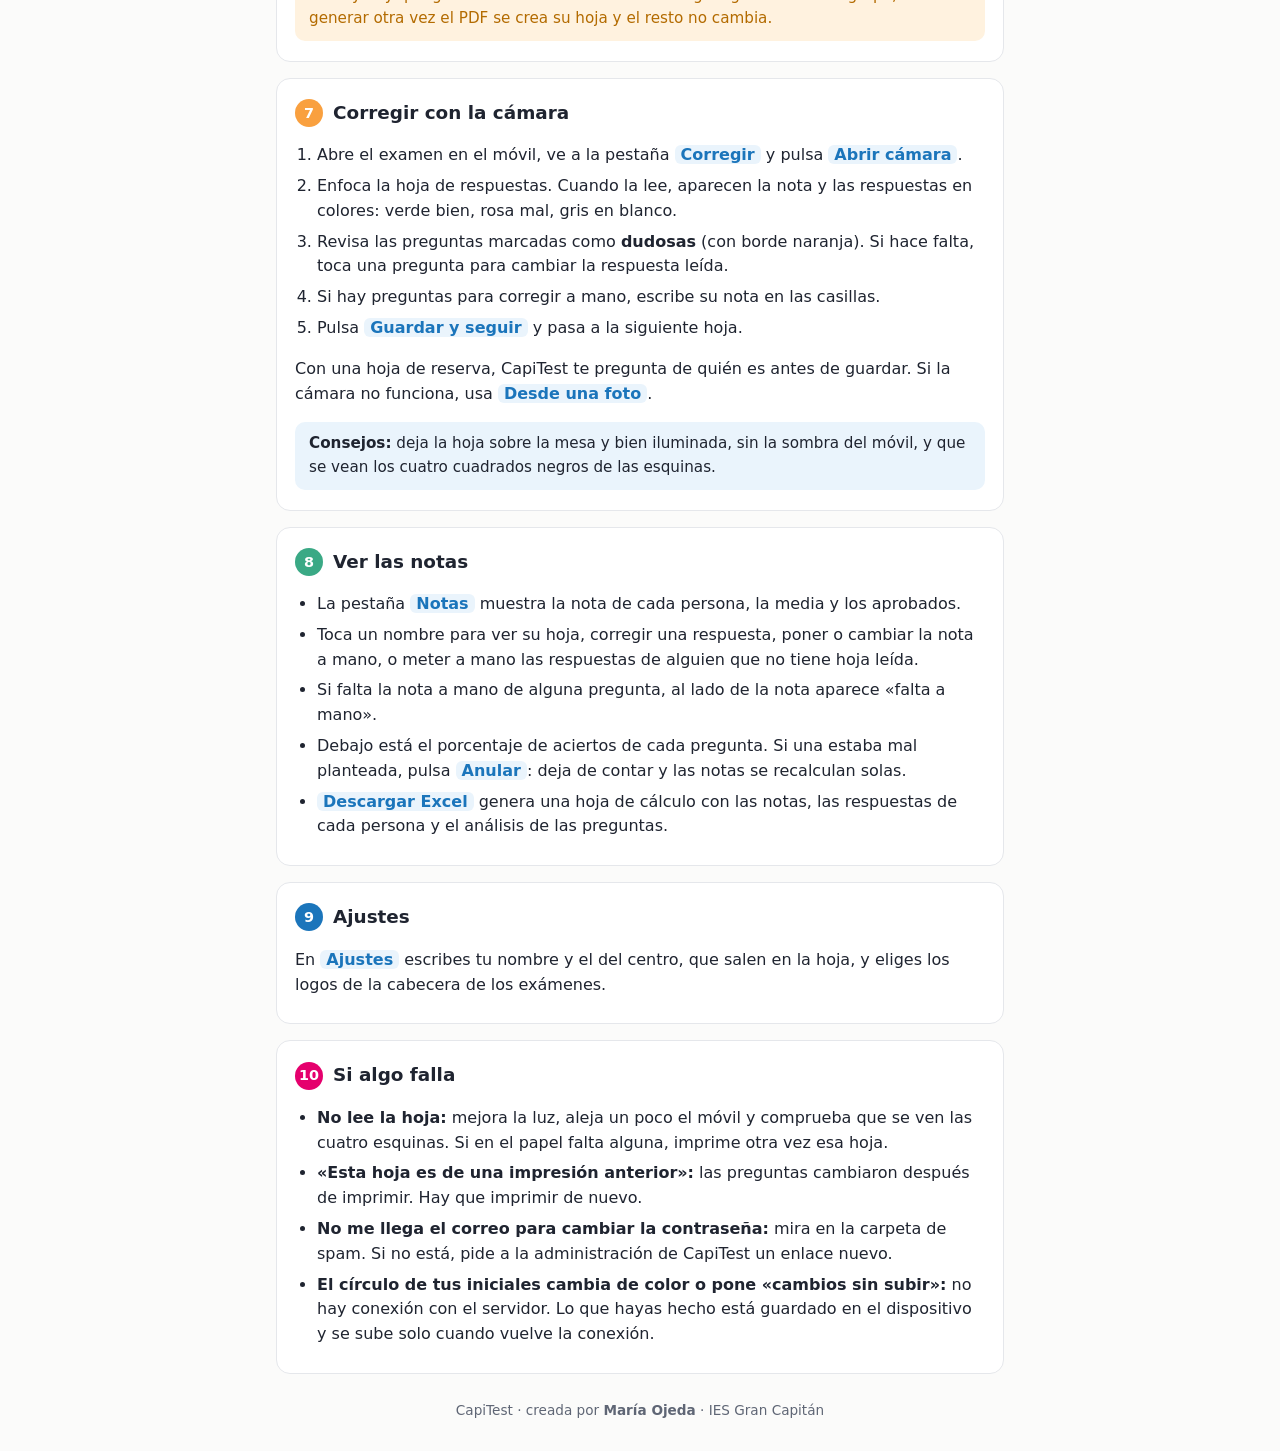
==== commit d7f29f2c: "Compartir: se escribe el usuario de Séneca en vez de elegir de una lista (sin lista de profesorado) " ====
--- a/manual.html
+++ b/manual.html
@@ -112,7 +112,7 @@
     </ol>
     <p>En la pestaña <b class="boton">Preguntas</b> puedes revisar, cambiar, ordenar o borrar cada pregunta, y añadir otras a mano. Cada pregunta tiene entre 2 y 5 respuestas.</p>
     <p><b>Varias respuestas correctas.</b> Al editar una pregunta, marca <b class="boton">Varias respuestas correctas</b> y elige todas las que valen; las preguntas de Moodle de «varias respuestas» llegan ya así. En el examen salen con el rótulo «Varias respuestas correctas». Se puntúan como en Moodle: cada correcta marcada suma su parte, cada incorrecta marcada resta la suya y la pregunta nunca baja de 0. Por ejemplo, con 2 correctas de 4, marcar una correcta da media pregunta, y una correcta más una incorrecta da 0. A estas preguntas no se les aplica la penalización del examen.</p>
-    <p><b>Compartir un examen.</b> Si varios profesores comparten grupo, entra en el examen y pulsa <b class="boton">Compartir</b>: elige a la persona y pulsa <b class="boton">Añadir</b>. Le aparece el examen con su grupo y puede generar las hojas ya creadas, corregir y ver las notas; lo que corrige cada uno lo ven los dos. Las preguntas, los datos del examen y el borrado solo los puede hacer quien lo creó. Desde la misma ventana se deja de compartir con <b class="boton">Quitar</b>; las notas ya corregidas se quedan.</p>
+    <p><b>Compartir un examen.</b> Si varios profesores comparten grupo, entra en el examen y pulsa <b class="boton">Compartir</b>, escribe el usuario de Séneca de la persona y pulsa <b class="boton">Añadir</b>. Le aparece el examen con su grupo y puede generar las hojas ya creadas, corregir y ver las notas; lo que corrige cada uno lo ven los dos. Las preguntas, los datos del examen y el borrado solo los puede hacer quien lo creó. Desde la misma ventana se deja de compartir con <b class="boton">Quitar</b>; las notas ya corregidas se quedan.</p>
   </section>
 
   <section id="abiertas">
